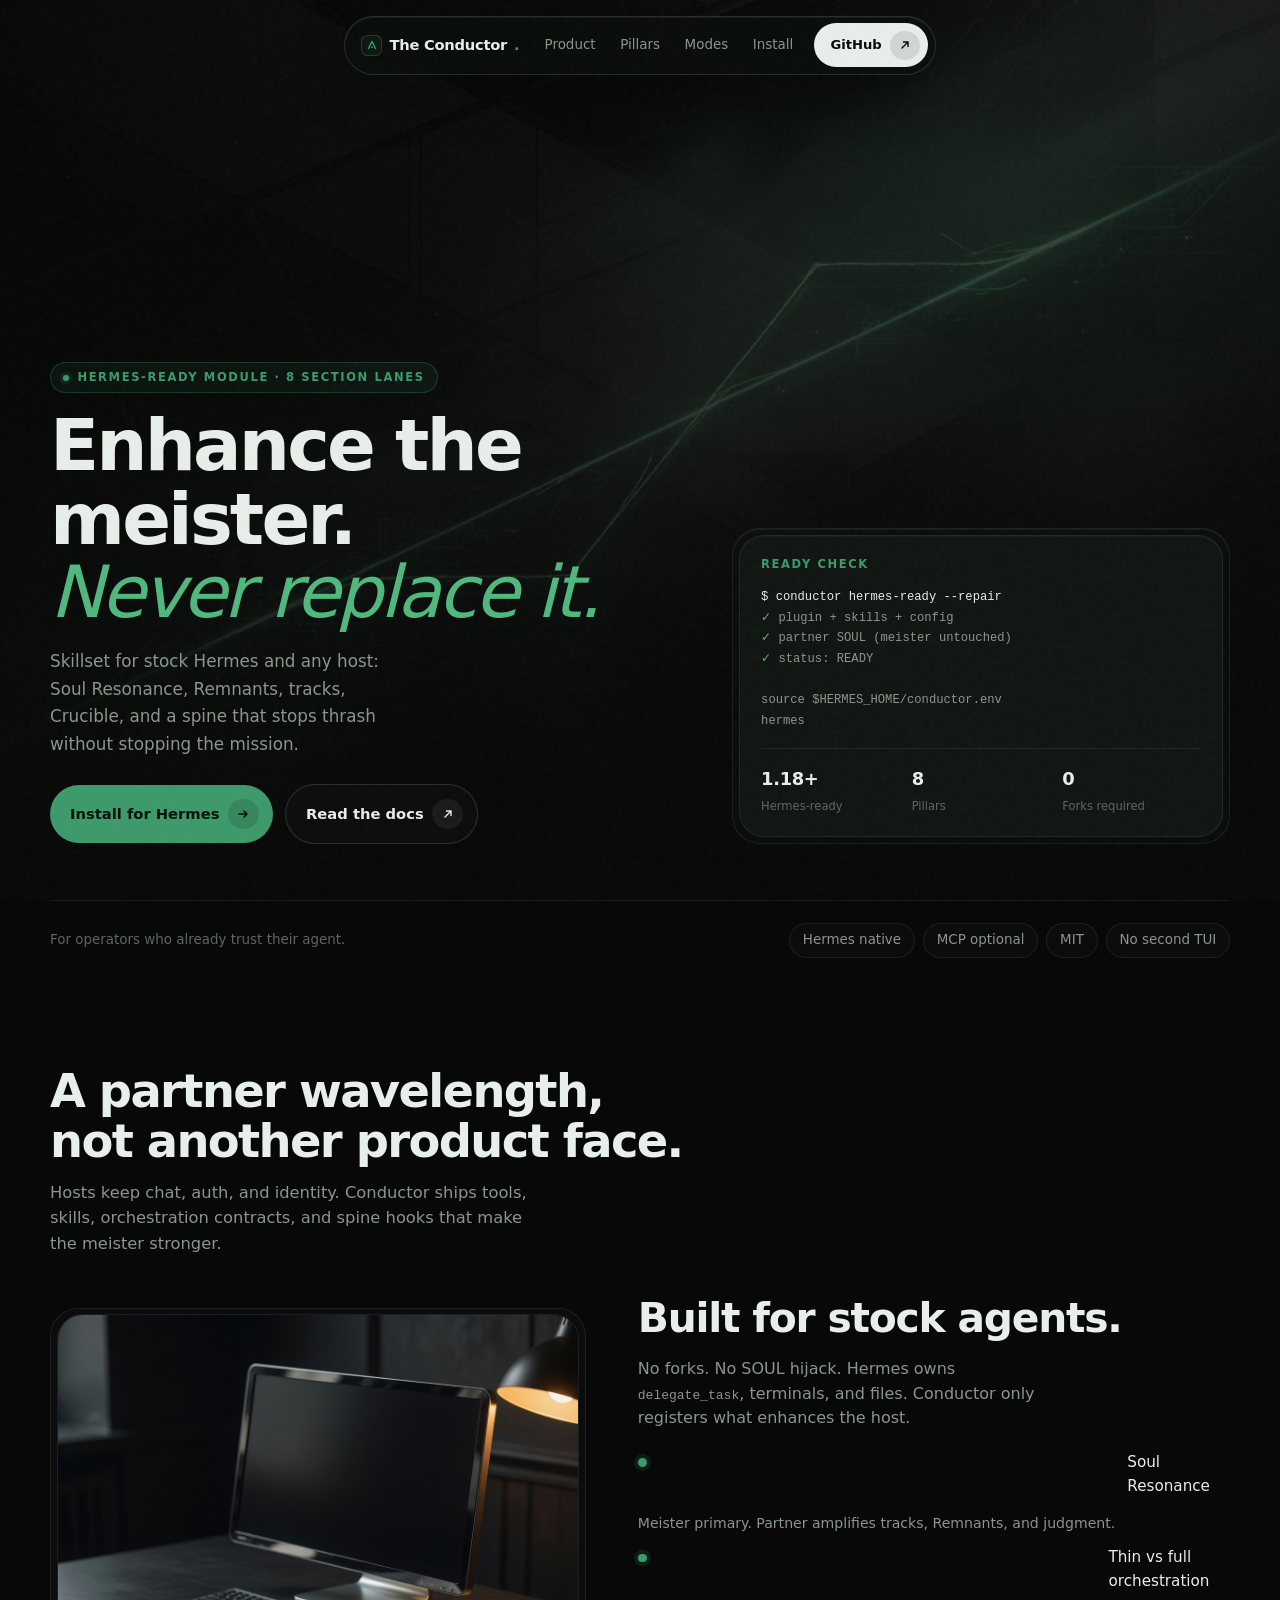
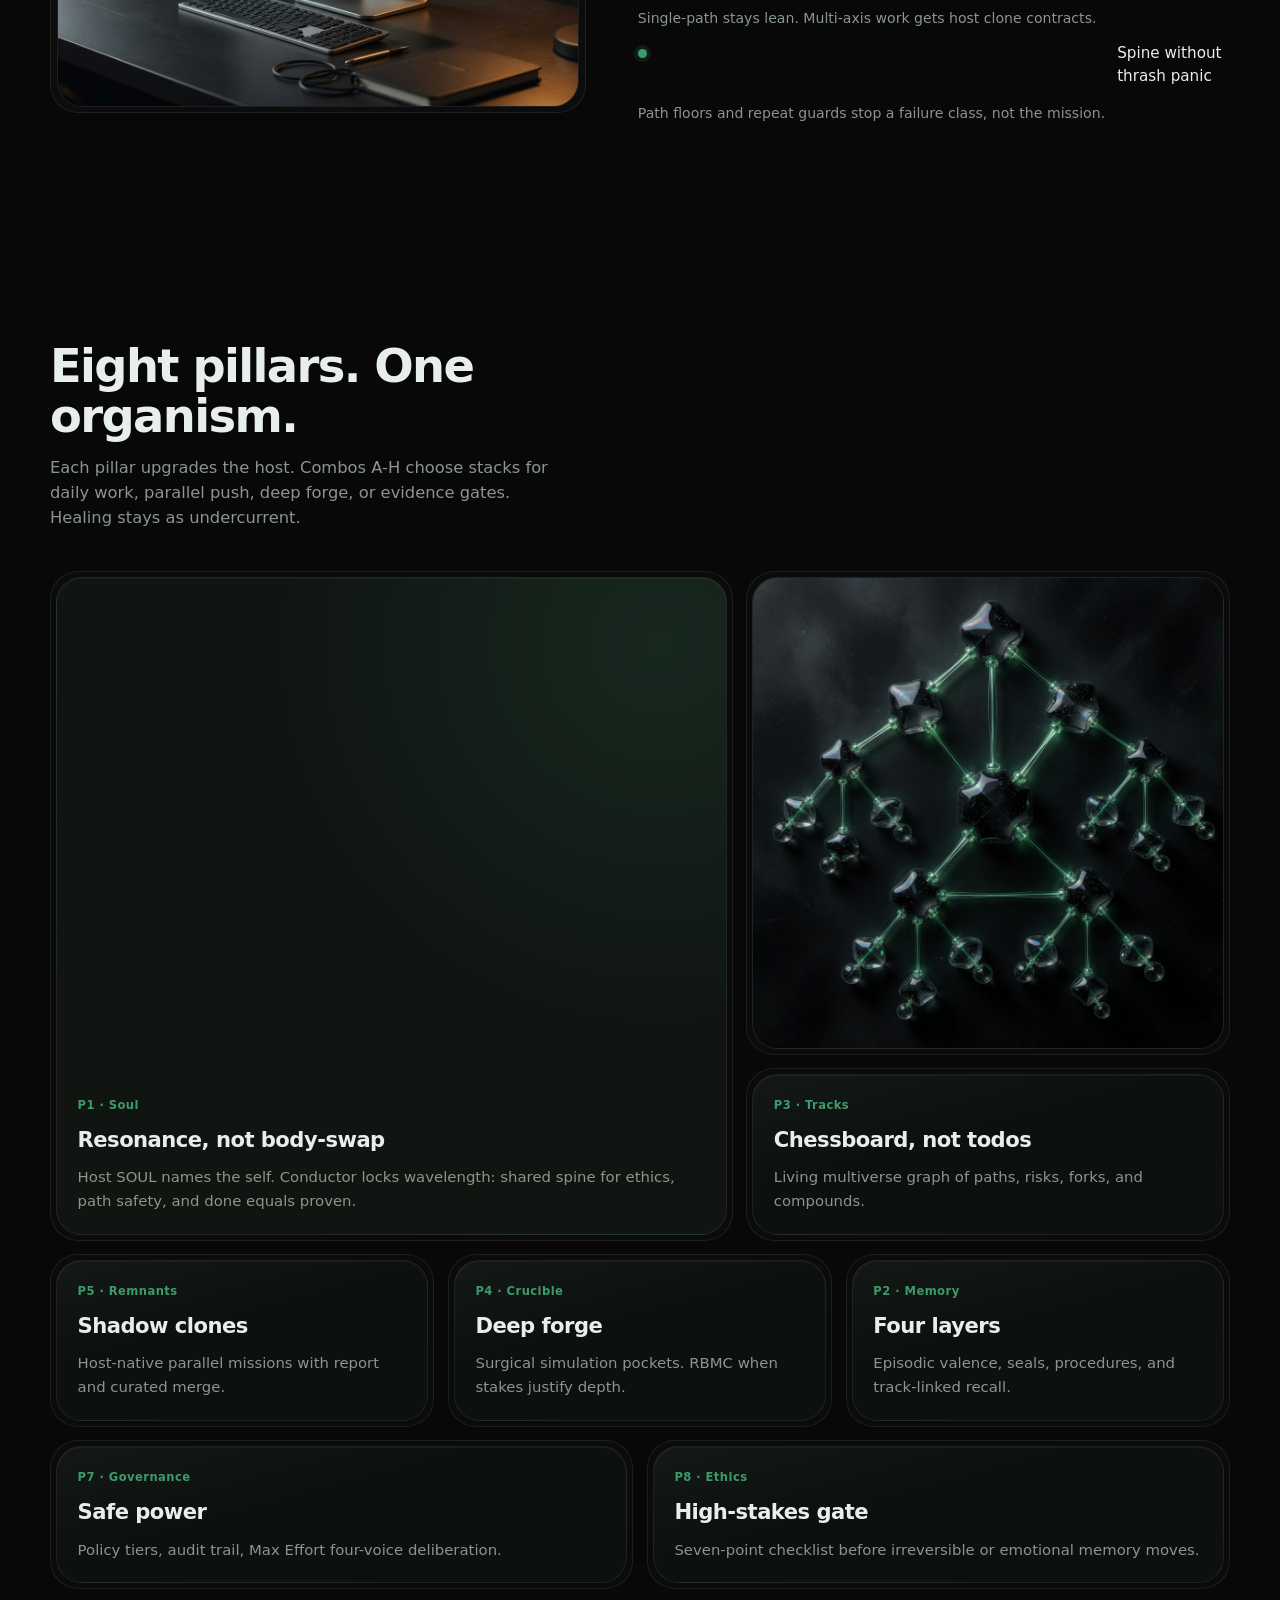
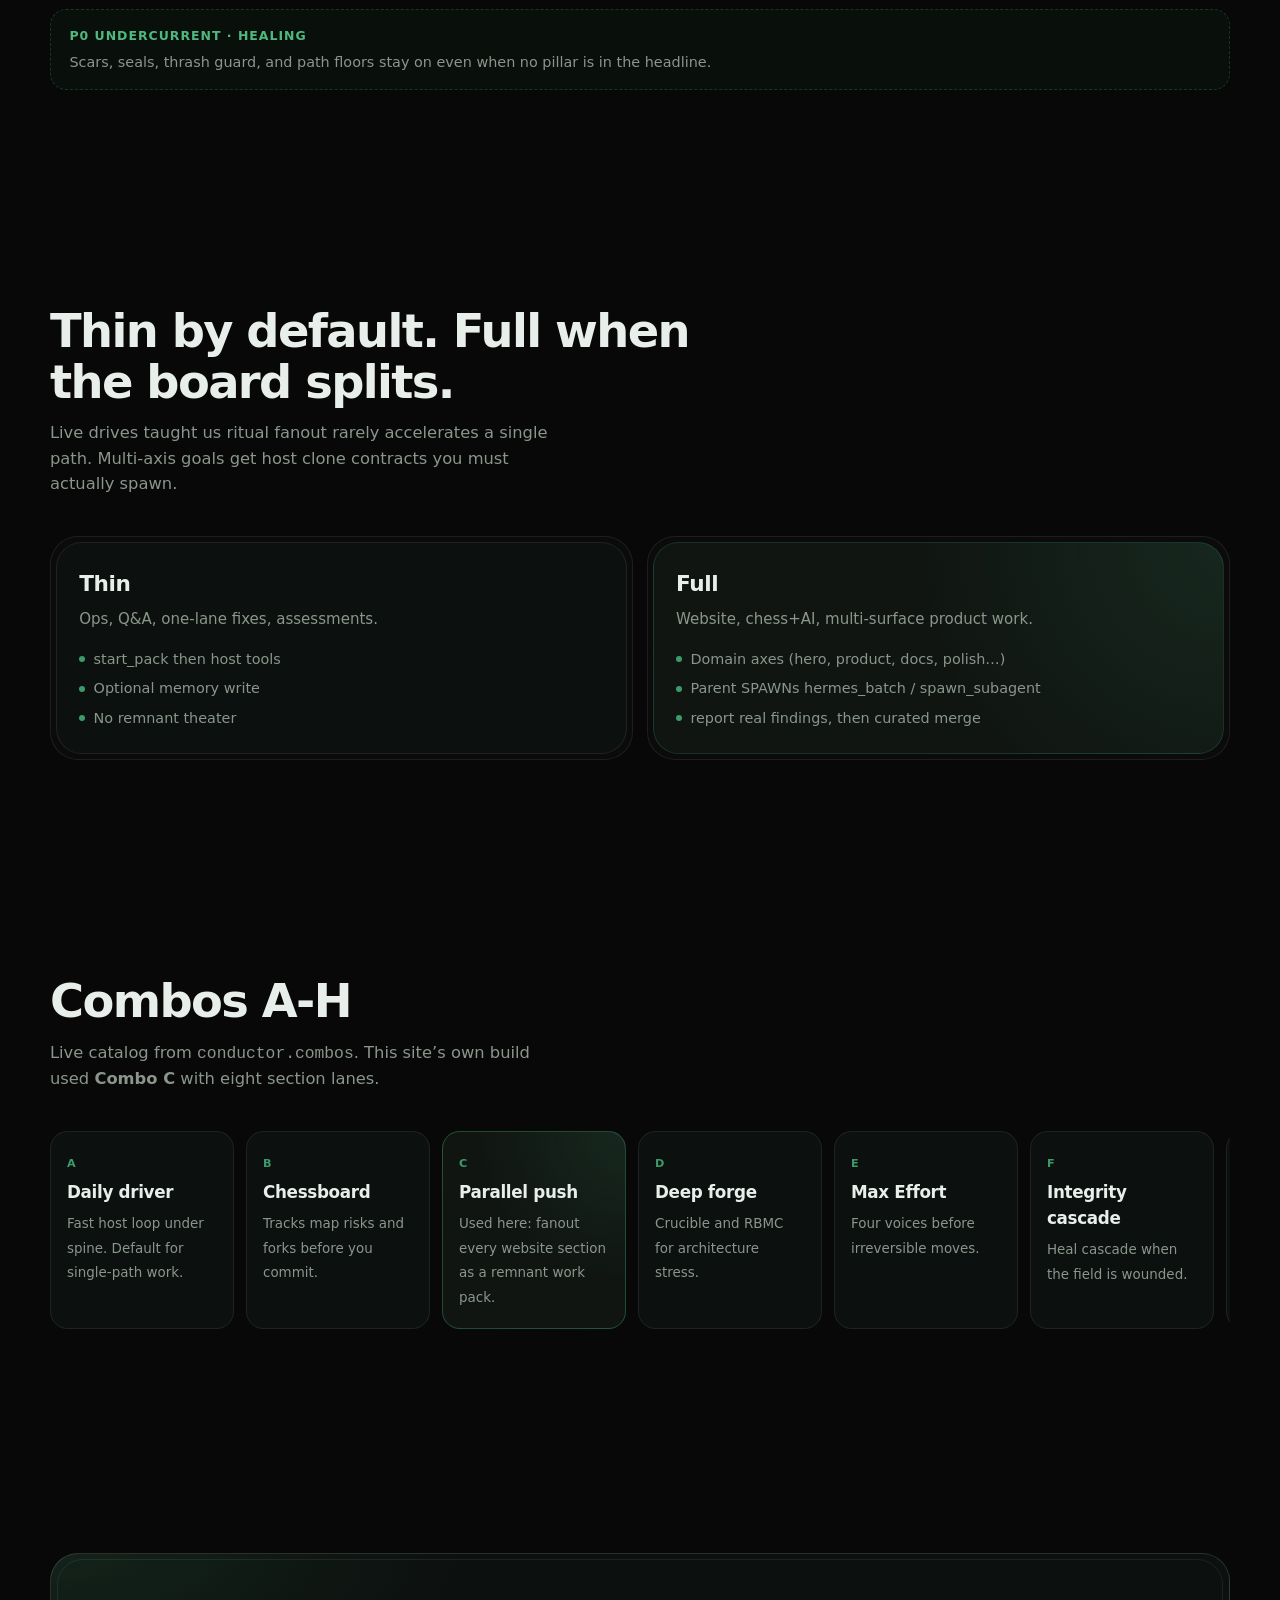
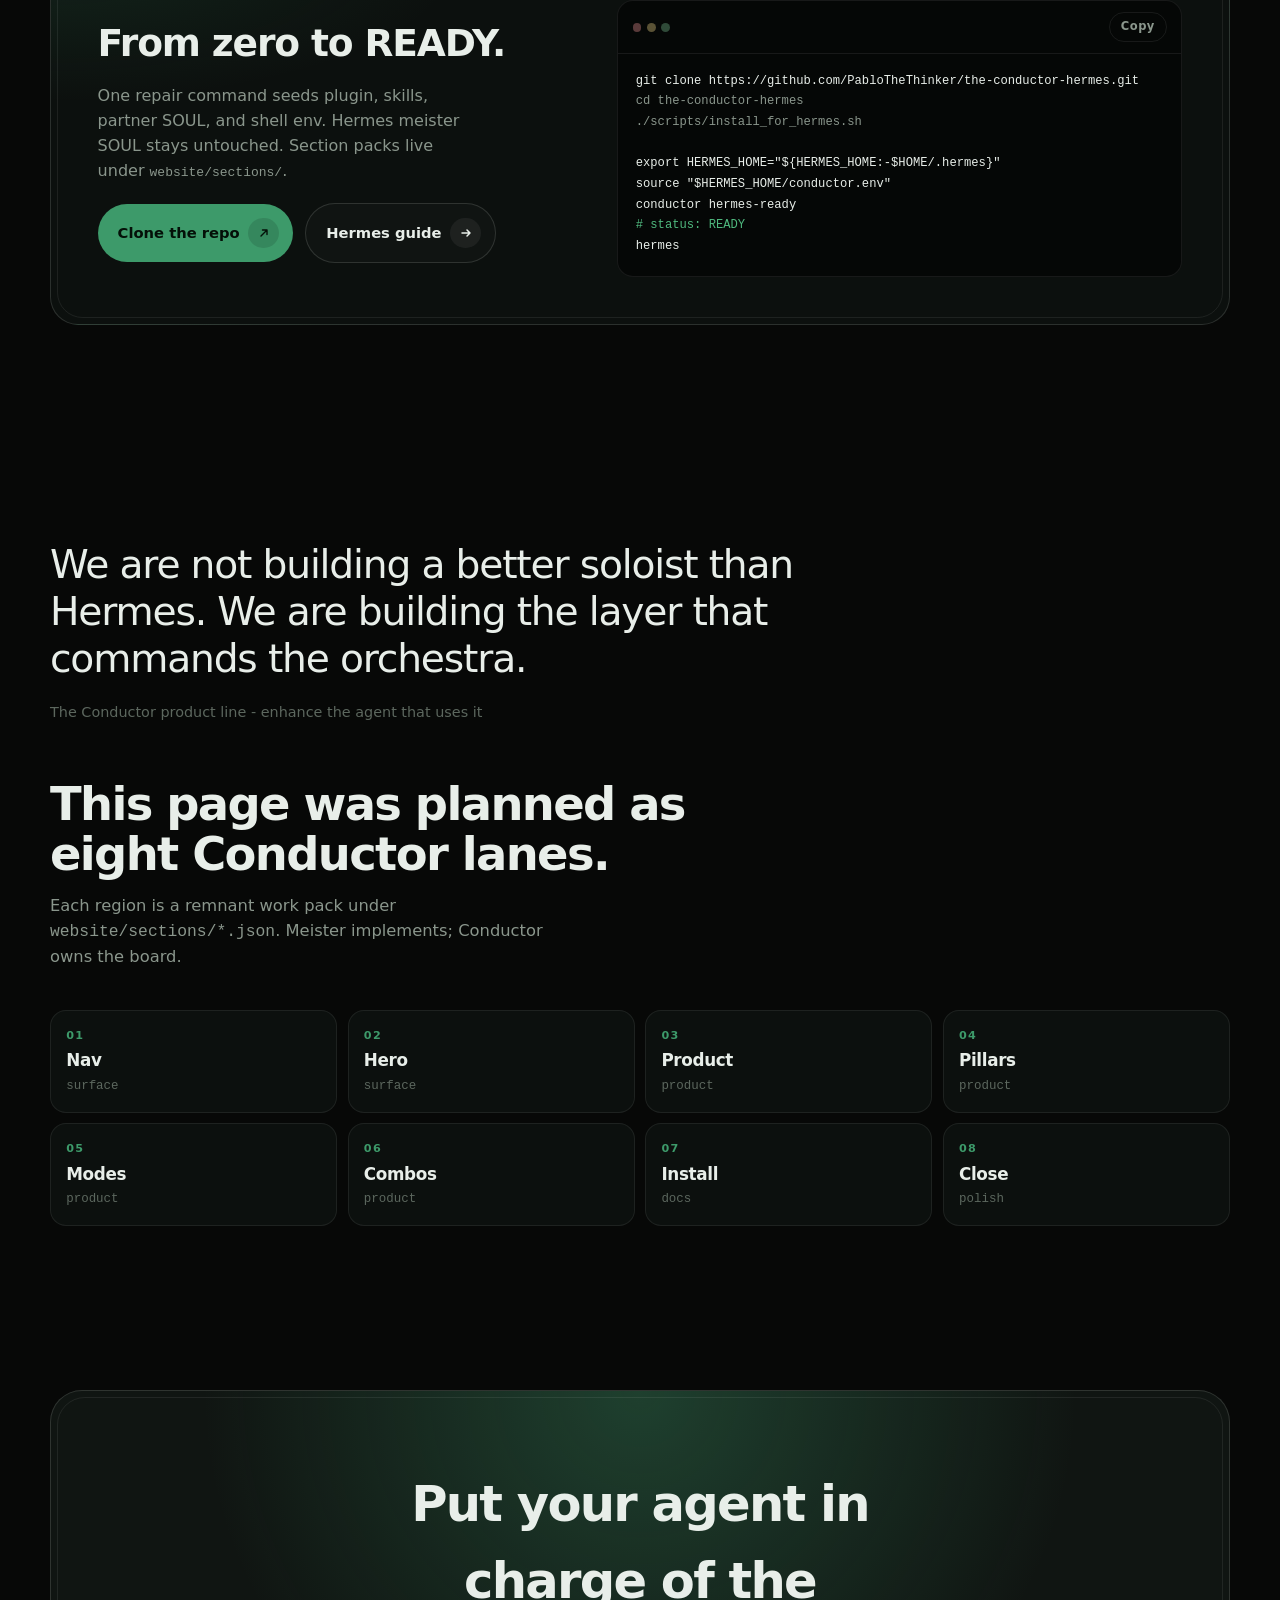
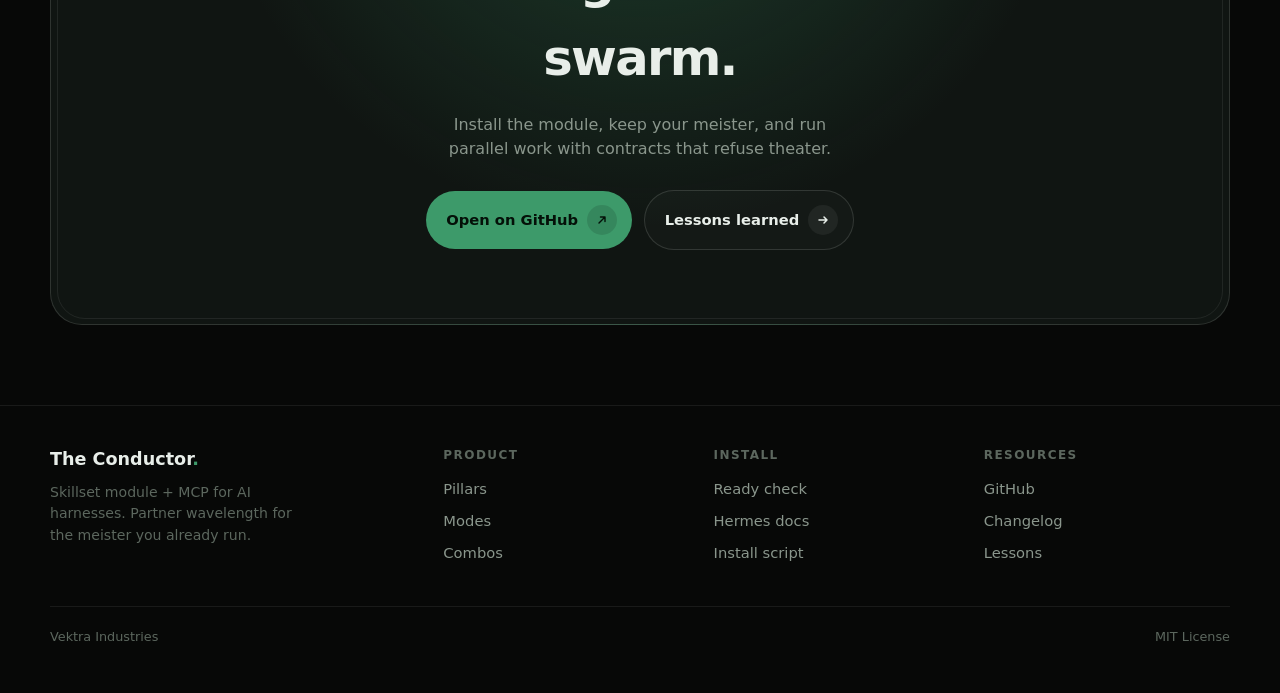
==== website/index.html @ 2a393e83 "Initial public release: The Conductor (Hermes enhancement module) Clean history rebuild — product tr" ====
<!DOCTYPE html>
<html lang="en">
<head>
  <meta charset="utf-8" />
  <meta name="viewport" content="width=device-width, initial-scale=1" />
  <title>The Conductor - Enhance the agent that uses it</title>
  <meta name="description" content="The Conductor is a Hermes-ready skillset module: Soul Resonance, Remnants, tracks, Crucible, and a safety spine. Partner wavelength for the meister you already trust." />
  <meta name="theme-color" content="#070807" />
  <meta property="og:title" content="The Conductor" />
  <meta property="og:description" content="Skillset module that enhances Hermes and any host agent. No fork. No SOUL hijack." />
  <meta property="og:type" content="website" />
  <meta property="og:image" content="assets/hero.jpg" />
  <meta name="twitter:card" content="summary_large_image" />
  <link rel="icon" href="data:image/svg+xml,%3Csvg xmlns='http://www.w3.org/2000/svg' viewBox='0 0 32 32'%3E%3Crect width='32' height='32' rx='8' fill='%23070807'/%3E%3Cpath d='M8 22 L16 8 L24 22' fill='none' stroke='%233d9a6a' stroke-width='2.2' stroke-linecap='round' stroke-linejoin='round'/%3E%3Ccircle cx='16' cy='20' r='1.6' fill='%233d9a6a'/%3E%3C/svg%3E" />
  <link rel="preconnect" href="https://api.fontshare.com" crossorigin />
  <link href="https://api.fontshare.com/v2/css?f[]=satoshi@400,500,700&f[]=clash-display@500,600,700&display=swap" rel="stylesheet" />
  <style>
    :root {
      --bg: #070807;
      --bg-elev: #0c100e;
      --bg-card: #101512;
      --ink: #e8eee9;
      --muted: #8a968c;
      --faint: #5c675e;
      --line: rgba(232, 238, 233, 0.08);
      --line-strong: rgba(232, 238, 233, 0.14);
      --accent: #3d9a6a;
      --accent-hi: #4fb87e;
      --accent-soft: rgba(61, 154, 106, 0.14);
      --accent-glow: rgba(61, 154, 106, 0.32);
      --radius: 1.25rem;
      --radius-lg: 1.75rem;
      --ease: cubic-bezier(0.32, 0.72, 0, 1);
      --font-display: "Clash Display", "Satoshi", system-ui, sans-serif;
      --font-body: "Satoshi", system-ui, sans-serif;
      --max: 1180px;
      --nav-h: 4.5rem;
    }

    *, *::before, *::after { box-sizing: border-box; }
    html { scroll-behavior: smooth; }
    @media (prefers-reduced-motion: reduce) {
      html { scroll-behavior: auto; }
      *, *::before, *::after {
        animation-duration: 0.01ms !important;
        animation-iteration-count: 1 !important;
        transition-duration: 0.01ms !important;
      }
    }

    ::selection { background: rgba(61, 154, 106, 0.35); color: #fff; }

    body {
      margin: 0;
      font-family: var(--font-body);
      color: var(--ink);
      background: var(--bg);
      line-height: 1.55;
      -webkit-font-smoothing: antialiased;
      overflow-x: hidden;
    }

    body::before {
      content: "";
      position: fixed;
      inset: 0;
      pointer-events: none;
      z-index: 80;
      opacity: 0.032;
      background-image: url("data:image/svg+xml,%3Csvg viewBox='0 0 200 200' xmlns='http://www.w3.org/2000/svg'%3E%3Cfilter id='n'%3E%3CfeTurbulence type='fractalNoise' baseFrequency='0.85' numOctaves='4' stitchTiles='stitch'/%3E%3C/filter%3E%3Crect width='100%25' height='100%25' filter='url(%23n)'/%3E%3C/svg%3E");
    }

    /* Read progress */
    .progress {
      position: fixed;
      top: 0;
      left: 0;
      height: 2px;
      width: 0%;
      z-index: 90;
      background: linear-gradient(90deg, var(--accent), var(--accent-hi));
      box-shadow: 0 0 12px var(--accent-glow);
      pointer-events: none;
    }

    a { color: inherit; text-decoration: none; }
    img { max-width: 100%; display: block; height: auto; }
    button { font: inherit; border: 0; cursor: pointer; background: none; color: inherit; }
    :focus-visible {
      outline: 2px solid var(--accent);
      outline-offset: 3px;
    }

    .skip {
      position: absolute;
      left: 1rem;
      top: -4rem;
      z-index: 100;
      padding: 0.65rem 1rem;
      border-radius: 999px;
      background: var(--accent);
      color: #041008;
      font-weight: 600;
      font-size: 0.88rem;
      transition: top 0.25s var(--ease);
    }
    .skip:focus { top: 1rem; }

    .wrap {
      width: min(100% - 2rem, var(--max));
      margin-inline: auto;
    }

    /* Nav */
    .nav-shell {
      position: fixed;
      top: 1rem;
      left: 0;
      right: 0;
      z-index: 60;
      display: flex;
      justify-content: center;
      padding: 0 1rem;
      pointer-events: none;
    }
    .nav {
      pointer-events: auto;
      display: flex;
      align-items: center;
      gap: 0.35rem;
      padding: 0.4rem 0.45rem 0.4rem 1rem;
      border-radius: 999px;
      border: 1px solid var(--line-strong);
      background: rgba(10, 14, 11, 0.72);
      backdrop-filter: blur(20px) saturate(140%);
      -webkit-backdrop-filter: blur(20px) saturate(140%);
      box-shadow:
        inset 0 1px 0 rgba(255,255,255,0.06),
        0 18px 50px rgba(0,0,0,0.35);
      max-width: 100%;
    }
    .nav-brand {
      font-family: var(--font-display);
      font-weight: 600;
      font-size: 0.92rem;
      letter-spacing: -0.02em;
      white-space: nowrap;
      margin-right: 0.5rem;
      display: inline-flex;
      align-items: center;
      gap: 0.45rem;
    }
    .nav-mark {
      width: 1.35rem;
      height: 1.35rem;
      border-radius: 0.4rem;
      border: 1px solid var(--line-strong);
      display: grid;
      place-items: center;
      background: rgba(61,154,106,0.08);
    }
    .nav-brand em { color: var(--accent); font-style: normal; }
    .nav-links { display: none; align-items: center; gap: 0.1rem; }
    @media (min-width: 900px) { .nav-links { display: flex; } }
    .nav-links a {
      font-size: 0.84rem;
      color: var(--muted);
      padding: 0.55rem 0.72rem;
      border-radius: 999px;
      transition: color 0.35s var(--ease), background 0.35s var(--ease);
    }
    .nav-links a:hover { color: var(--ink); background: rgba(255,255,255,0.04); }
    .nav-cta {
      display: inline-flex;
      align-items: center;
      gap: 0.55rem;
      margin-left: 0.25rem;
      padding: 0.45rem 0.5rem 0.45rem 1rem;
      border-radius: 999px;
      background: var(--ink);
      color: var(--bg);
      font-size: 0.82rem;
      font-weight: 600;
      transition: transform 0.35s var(--ease), background 0.35s var(--ease);
    }
    .nav-cta:hover { background: #fff; }
    .nav-cta:active { transform: scale(0.98); }
    .nav-cta i {
      width: 1.85rem;
      height: 1.85rem;
      border-radius: 999px;
      display: grid;
      place-items: center;
      background: rgba(7,8,7,0.1);
      transition: transform 0.4s var(--ease);
    }
    .nav-cta:hover i { transform: translate(1px, -1px) scale(1.05); }
    .nav-toggle {
      display: grid;
      place-items: center;
      width: 2.5rem;
      height: 2.5rem;
      border-radius: 999px;
      margin-left: 0.15rem;
      border: 1px solid var(--line);
    }
    @media (min-width: 900px) { .nav-toggle { display: none; } }
    .nav-toggle span,
    .nav-toggle span::before,
    .nav-toggle span::after {
      display: block;
      width: 1rem;
      height: 1.5px;
      background: var(--ink);
      border-radius: 2px;
      position: relative;
      transition: transform 0.4s var(--ease), opacity 0.3s var(--ease);
    }
    .nav-toggle span::before,
    .nav-toggle span::after {
      content: "";
      position: absolute;
      left: 0;
    }
    .nav-toggle span::before { top: -5px; }
    .nav-toggle span::after { top: 5px; }
    .nav-toggle.is-open span { background: transparent; }
    .nav-toggle.is-open span::before { top: 0; transform: rotate(45deg); }
    .nav-toggle.is-open span::after { top: 0; transform: rotate(-45deg); }

    .nav-drawer {
      position: fixed;
      inset: 0;
      z-index: 55;
      background: rgba(7,8,7,0.9);
      backdrop-filter: blur(28px);
      -webkit-backdrop-filter: blur(28px);
      display: grid;
      place-items: center;
      opacity: 0;
      pointer-events: none;
      transition: opacity 0.45s var(--ease);
    }
    .nav-drawer.is-open { opacity: 1; pointer-events: auto; }
    .nav-drawer nav { display: grid; gap: 0.55rem; text-align: center; }
    .nav-drawer a {
      font-family: var(--font-display);
      font-size: clamp(1.7rem, 6vw, 2.5rem);
      font-weight: 600;
      letter-spacing: -0.03em;
      opacity: 0;
      transform: translateY(1.25rem);
      transition: opacity 0.5s var(--ease), transform 0.5s var(--ease);
    }
    .nav-drawer.is-open a { opacity: 1; transform: none; }
    .nav-drawer a:nth-child(1) { transition-delay: 0.05s; }
    .nav-drawer a:nth-child(2) { transition-delay: 0.1s; }
    .nav-drawer a:nth-child(3) { transition-delay: 0.15s; }
    .nav-drawer a:nth-child(4) { transition-delay: 0.2s; }
    .nav-drawer a:nth-child(5) { transition-delay: 0.25s; }
    .nav-drawer a:nth-child(6) { transition-delay: 0.3s; }

    /* Hero */
    .hero {
      position: relative;
      min-height: 100dvh;
      padding: 6.5rem 0 3.5rem;
      display: grid;
      align-items: end;
      overflow: hidden;
    }
    .hero-bg { position: absolute; inset: 0; z-index: 0; }
    .hero-bg img {
      width: 100%;
      height: 100%;
      object-fit: cover;
      opacity: 0.5;
      transform: scale(1.02);
    }
    .hero-bg::after {
      content: "";
      position: absolute;
      inset: 0;
      background:
        linear-gradient(180deg, rgba(7,8,7,0.4) 0%, rgba(7,8,7,0.58) 42%, var(--bg) 100%),
        radial-gradient(ellipse 55% 45% at 78% 22%, var(--accent-soft), transparent 62%);
    }
    .hero-grid {
      position: relative;
      z-index: 1;
      display: grid;
      gap: 2.25rem;
    }
    @media (min-width: 960px) {
      .hero-grid {
        grid-template-columns: 1.12fr 0.88fr;
        align-items: end;
        gap: 3rem;
      }
    }
    .hero-kicker {
      display: inline-flex;
      align-items: center;
      gap: 0.5rem;
      font-size: 0.72rem;
      font-weight: 600;
      letter-spacing: 0.14em;
      text-transform: uppercase;
      color: var(--accent);
      margin-bottom: 1rem;
      padding: 0.35rem 0.75rem;
      border-radius: 999px;
      border: 1px solid rgba(61,154,106,0.28);
      background: rgba(61,154,106,0.08);
    }
    .hero-kicker i {
      width: 0.4rem;
      height: 0.4rem;
      border-radius: 999px;
      background: var(--accent);
      box-shadow: 0 0 0 3px var(--accent-soft);
    }
    .hero h1 {
      font-family: var(--font-display);
      font-weight: 600;
      font-size: clamp(2.55rem, 6.6vw, 4.5rem);
      line-height: 1.02;
      letter-spacing: -0.04em;
      margin: 0 0 1.15rem;
      max-width: 12ch;
    }
    .hero h1 em {
      font-style: italic;
      color: var(--accent-hi);
      font-weight: 500;
      padding-bottom: 0.08em;
    }
    .hero-lead {
      margin: 0 0 1.6rem;
      color: var(--muted);
      font-size: 1.05rem;
      max-width: 34ch;
      line-height: 1.65;
    }
    .hero-actions {
      display: flex;
      flex-wrap: wrap;
      gap: 0.75rem;
      align-items: center;
    }
    .btn {
      display: inline-flex;
      align-items: center;
      gap: 0.55rem;
      border-radius: 999px;
      padding: 0.85rem 0.9rem 0.85rem 1.25rem;
      font-weight: 600;
      font-size: 0.92rem;
      transition: transform 0.35s var(--ease), background 0.35s var(--ease), border-color 0.35s var(--ease);
      white-space: nowrap;
    }
    .btn:active { transform: scale(0.98); }
    .btn-primary { background: var(--accent); color: #041008; }
    .btn-primary:hover { background: var(--accent-hi); }
    .btn-primary i,
    .btn-ghost i {
      width: 1.9rem;
      height: 1.9rem;
      border-radius: 999px;
      display: grid;
      place-items: center;
      background: rgba(0,0,0,0.12);
      transition: transform 0.4s var(--ease);
    }
    .btn-primary:hover i,
    .btn-ghost:hover i { transform: translate(1px, -1px); }
    .btn-ghost {
      border: 1px solid var(--line-strong);
      color: var(--ink);
      background: rgba(255,255,255,0.02);
    }
    .btn-ghost:hover { border-color: rgba(255,255,255,0.22); background: rgba(255,255,255,0.04); }
    .btn-ghost i { background: rgba(255,255,255,0.06); }

    .hero-panel {
      border-radius: var(--radius-lg);
      border: 1px solid var(--line);
      background: rgba(13,16,14,0.58);
      padding: 0.35rem;
      box-shadow: inset 0 1px 0 rgba(255,255,255,0.05);
    }
    .hero-panel-inner {
      border-radius: calc(var(--radius-lg) - 0.2rem);
      border: 1px solid var(--line);
      background: var(--bg-card);
      padding: 1.3rem 1.35rem 1.15rem;
      box-shadow: inset 0 1px 1px rgba(255,255,255,0.04);
    }
    .hero-panel-kicker {
      font-size: 0.72rem;
      letter-spacing: 0.14em;
      text-transform: uppercase;
      color: var(--accent);
      margin-bottom: 0.8rem;
      font-weight: 600;
    }
    .hero-panel code {
      display: block;
      font-family: ui-monospace, "SF Mono", Menlo, monospace;
      font-size: 0.76rem;
      line-height: 1.7;
      color: var(--muted);
      white-space: pre-wrap;
    }
    .hero-panel code b { color: var(--ink); font-weight: 500; }
    .hero-panel code .ok { color: var(--accent-hi); }
    .hero-meta {
      display: grid;
      grid-template-columns: repeat(3, 1fr);
      gap: 0.75rem;
      margin-top: 1.05rem;
      padding-top: 1rem;
      border-top: 1px solid var(--line);
    }
    .hero-meta strong {
      display: block;
      font-family: var(--font-display);
      font-size: 1.12rem;
      letter-spacing: -0.02em;
    }
    .hero-meta span {
      font-size: 0.72rem;
      color: var(--faint);
    }

    section { padding: 5.25rem 0; }
    @media (min-width: 768px) { section { padding: 6.75rem 0; } }

    .section-head {
      max-width: 40rem;
      margin-bottom: 2.5rem;
    }
    .section-head h2 {
      font-family: var(--font-display);
      font-size: clamp(1.85rem, 3.8vw, 2.9rem);
      letter-spacing: -0.035em;
      line-height: 1.08;
      margin: 0 0 0.85rem;
      font-weight: 600;
    }
    .section-head p {
      margin: 0;
      color: var(--muted);
      font-size: 1.02rem;
      max-width: 48ch;
    }

    /* Proof */
    .proof {
      padding: 1.35rem 0 0;
      border-top: 1px solid var(--line);
    }
    .proof-row {
      display: flex;
      flex-wrap: wrap;
      gap: 0.75rem 1.5rem;
      align-items: center;
      justify-content: space-between;
      color: var(--faint);
      font-size: 0.84rem;
    }
    .proof-marks { display: flex; flex-wrap: wrap; gap: 0.5rem; }
    .proof-marks span {
      border: 1px solid var(--line);
      border-radius: 999px;
      padding: 0.4rem 0.8rem;
      color: var(--muted);
      background: rgba(255,255,255,0.02);
    }

    /* Bento */
    .bento {
      display: grid;
      gap: 0.85rem;
      grid-template-columns: 1fr;
    }
    @media (min-width: 768px) {
      .bento {
        grid-template-columns: repeat(12, 1fr);
        grid-auto-rows: minmax(148px, auto);
      }
      .b1 { grid-column: span 7; grid-row: span 2; }
      .b2 { grid-column: span 5; }
      .b3 { grid-column: span 5; }
      .b4 { grid-column: span 4; }
      .b5 { grid-column: span 4; }
      .b6 { grid-column: span 4; }
      .b7 { grid-column: span 6; }
      .b8 { grid-column: span 6; }
    }
    .tile {
      border-radius: var(--radius-lg);
      border: 1px solid var(--line);
      background: rgba(255,255,255,0.015);
      padding: 0.3rem;
      min-height: 100%;
      transition: border-color 0.4s var(--ease), transform 0.5s var(--ease);
    }
    .tile:hover { border-color: rgba(61,154,106,0.3); transform: translateY(-2px); }
    @media (prefers-reduced-motion: reduce) {
      .tile:hover { transform: none; }
    }
    .tile-inner {
      height: 100%;
      border-radius: calc(var(--radius-lg) - 0.15rem);
      border: 1px solid var(--line);
      background: linear-gradient(165deg, rgba(255,255,255,0.03), transparent 40%), var(--bg-elev);
      padding: 1.35rem 1.3rem 1.25rem;
      box-shadow: inset 0 1px 0 rgba(255,255,255,0.04);
      display: flex;
      flex-direction: column;
      gap: 0.6rem;
    }
    .tile.visual .tile-inner { padding: 0; overflow: hidden; position: relative; }
    .tile.visual img {
      width: 100%;
      height: 100%;
      min-height: 230px;
      object-fit: cover;
      opacity: 0.92;
      transition: transform 0.8s var(--ease);
    }
    .tile.visual:hover img { transform: scale(1.03); }
    .tile-tag {
      font-size: 0.72rem;
      color: var(--accent);
      font-weight: 600;
      letter-spacing: 0.04em;
      display: inline-flex;
      align-items: center;
      gap: 0.4rem;
    }
    .tile h3 {
      margin: 0;
      font-family: var(--font-display);
      font-size: 1.32rem;
      letter-spacing: -0.025em;
      font-weight: 600;
    }
    .tile p {
      margin: 0;
      color: var(--muted);
      font-size: 0.93rem;
      line-height: 1.6;
    }
    .tile.feature-dark .tile-inner {
      background:
        radial-gradient(circle at 90% 10%, var(--accent-soft), transparent 45%),
        var(--bg-card);
      justify-content: flex-end;
      min-height: 280px;
    }
    @media (min-width: 768px) {
      .tile.feature-dark .tile-inner { min-height: 100%; }
    }

    /* Split */
    .split { display: grid; gap: 2rem; }
    @media (min-width: 900px) {
      .split {
        grid-template-columns: 0.95fr 1.05fr;
        gap: 3.25rem;
        align-items: center;
      }
    }
    .split-media {
      border-radius: var(--radius-lg);
      border: 1px solid var(--line);
      padding: 0.35rem;
      background: rgba(255,255,255,0.02);
    }
    .split-media figure {
      margin: 0;
      border-radius: calc(var(--radius-lg) - 0.15rem);
      overflow: hidden;
      border: 1px solid var(--line);
      position: relative;
    }
    .split-media img {
      width: 100%;
      aspect-ratio: 4/3;
      object-fit: cover;
    }
    .split-copy h2 {
      font-family: var(--font-display);
      font-size: clamp(1.75rem, 3.4vw, 2.55rem);
      letter-spacing: -0.03em;
      line-height: 1.1;
      margin: 0 0 1rem;
      font-weight: 600;
    }
    .split-copy p {
      color: var(--muted);
      margin: 0 0 1.25rem;
      max-width: 42ch;
    }
    .checklist {
      list-style: none;
      margin: 0;
      padding: 0;
      display: grid;
      gap: 0.75rem;
    }
    .checklist li {
      display: grid;
      grid-template-columns: auto 1fr;
      gap: 0.75rem;
      align-items: start;
      color: var(--ink);
      font-size: 0.95rem;
    }
    .checklist li::before {
      content: "";
      width: 0.55rem;
      height: 0.55rem;
      margin-top: 0.45rem;
      border-radius: 999px;
      background: var(--accent);
      box-shadow: 0 0 0 4px var(--accent-soft);
    }
    .checklist span {
      display: block;
      color: var(--muted);
      font-size: 0.88rem;
      margin-top: 0.15rem;
    }

    /* Modes: thin vs full */
    .modes {
      display: grid;
      gap: 0.85rem;
    }
    @media (min-width: 800px) {
      .modes { grid-template-columns: 1fr 1fr; }
    }
    .mode-card {
      border-radius: var(--radius-lg);
      border: 1px solid var(--line);
      padding: 0.3rem;
      background: rgba(255,255,255,0.015);
    }
    .mode-card-inner {
      border-radius: calc(var(--radius-lg) - 0.15rem);
      border: 1px solid var(--line);
      padding: 1.5rem 1.4rem;
      background: var(--bg-elev);
      height: 100%;
    }
    .mode-card.featured .mode-card-inner {
      background:
        radial-gradient(circle at 100% 0%, var(--accent-soft), transparent 50%),
        var(--bg-card);
      border-color: rgba(61,154,106,0.22);
    }
    .mode-card h3 {
      font-family: var(--font-display);
      margin: 0 0 0.5rem;
      font-size: 1.35rem;
      letter-spacing: -0.02em;
    }
    .mode-card p { margin: 0 0 1rem; color: var(--muted); font-size: 0.94rem; }
    .mode-card ul {
      margin: 0;
      padding: 0;
      list-style: none;
      display: grid;
      gap: 0.45rem;
      color: var(--ink);
      font-size: 0.9rem;
    }
    .mode-card ul li {
      padding-left: 0.9rem;
      position: relative;
      color: var(--muted);
    }
    .mode-card ul li::before {
      content: "";
      position: absolute;
      left: 0;
      top: 0.55rem;
      width: 0.35rem;
      height: 0.35rem;
      border-radius: 999px;
      background: var(--accent);
    }

    /* Combos strip */
    .combo-rail {
      display: grid;
      grid-auto-flow: column;
      grid-auto-columns: minmax(11.5rem, 14rem);
      gap: 0.75rem;
      overflow-x: auto;
      padding-bottom: 0.5rem;
      scroll-snap-type: x mandatory;
      -webkit-overflow-scrolling: touch;
    }
    .combo-rail::-webkit-scrollbar { height: 4px; }
    .combo-rail::-webkit-scrollbar-thumb {
      background: rgba(255,255,255,0.12);
      border-radius: 999px;
    }
    .combo-chip {
      scroll-snap-align: start;
      border-radius: 1.1rem;
      border: 1px solid var(--line);
      background: var(--bg-elev);
      padding: 1.1rem 1rem;
      min-height: 8.5rem;
    }
    .combo-chip strong {
      display: block;
      font-family: var(--font-display);
      font-size: 1.05rem;
      margin-bottom: 0.35rem;
      letter-spacing: -0.02em;
    }
    .combo-chip span {
      color: var(--muted);
      font-size: 0.84rem;
      line-height: 1.45;
    }
    .combo-chip b {
      display: inline-block;
      margin-bottom: 0.45rem;
      font-size: 0.7rem;
      letter-spacing: 0.12em;
      color: var(--accent);
      font-weight: 600;
    }

    /* Install */
    .install {
      border-radius: var(--radius-lg);
      border: 1px solid var(--line-strong);
      background:
        radial-gradient(ellipse 70% 80% at 0% 0%, var(--accent-soft), transparent 50%),
        var(--bg-elev);
      padding: 0.35rem;
    }
    .install-inner {
      border-radius: calc(var(--radius-lg) - 0.15rem);
      border: 1px solid var(--line);
      padding: clamp(1.5rem, 4vw, 2.5rem);
      display: grid;
      gap: 1.75rem;
    }
    @media (min-width: 900px) {
      .install-inner { grid-template-columns: 1fr 1.15fr; align-items: center; }
    }
    .install h2 {
      font-family: var(--font-display);
      font-size: clamp(1.65rem, 3vw, 2.35rem);
      letter-spacing: -0.03em;
      margin: 0 0 0.75rem;
      font-weight: 600;
    }
    .install p { margin: 0 0 1.25rem; color: var(--muted); max-width: 36ch; }
    .terminal {
      border-radius: 1rem;
      border: 1px solid var(--line);
      background: #050706;
      overflow: hidden;
    }
    .terminal-bar {
      display: flex;
      align-items: center;
      justify-content: space-between;
      gap: 0.75rem;
      padding: 0.7rem 0.9rem;
      border-bottom: 1px solid var(--line);
    }
    .terminal-dots { display: flex; gap: 0.35rem; }
    .terminal-dots i {
      width: 0.55rem;
      height: 0.55rem;
      border-radius: 999px;
      background: #2a322c;
    }
    .terminal-dots i:nth-child(1) { background: #5a3a3a; }
    .terminal-dots i:nth-child(2) { background: #5a5235; }
    .terminal-dots i:nth-child(3) { background: #2f4a38; }
    .copy-btn {
      font-size: 0.72rem;
      font-weight: 600;
      letter-spacing: 0.04em;
      color: var(--muted);
      border: 1px solid var(--line);
      border-radius: 999px;
      padding: 0.3rem 0.7rem;
      transition: color 0.3s var(--ease), border-color 0.3s var(--ease), background 0.3s var(--ease);
    }
    .copy-btn:hover { color: var(--ink); border-color: var(--line-strong); }
    .copy-btn.is-copied {
      color: var(--accent-hi);
      border-color: rgba(61,154,106,0.35);
      background: rgba(61,154,106,0.08);
    }
    .terminal pre {
      margin: 0;
      padding: 1.05rem 1.1rem 1.2rem;
      font-family: ui-monospace, Menlo, monospace;
      font-size: 0.76rem;
      line-height: 1.7;
      color: var(--muted);
      overflow-x: auto;
    }
    .terminal pre .ok { color: var(--accent-hi); }
    .terminal pre .cmd { color: var(--ink); }

    /* Manifesto */
    .manifesto { max-width: 48rem; }
    .manifesto blockquote {
      margin: 0;
      font-family: var(--font-display);
      font-size: clamp(1.55rem, 3.4vw, 2.45rem);
      line-height: 1.2;
      letter-spacing: -0.03em;
      font-weight: 500;
    }
    .manifesto cite {
      display: block;
      margin-top: 1.2rem;
      font-style: normal;
      color: var(--faint);
      font-size: 0.9rem;
    }

    /* CTA */
    .cta { text-align: center; padding: 3.5rem 0 5rem; }
    .cta-box {
      border-radius: calc(var(--radius-lg) + 0.25rem);
      border: 1px solid var(--line-strong);
      background:
        radial-gradient(circle at 50% 0%, var(--accent-glow), transparent 55%),
        var(--bg-card);
      padding: 0.35rem;
    }
    .cta-box-inner {
      border-radius: var(--radius-lg);
      border: 1px solid var(--line);
      padding: clamp(2.4rem, 6vw, 4.25rem) 1.5rem;
    }
    .cta h2 {
      font-family: var(--font-display);
      font-size: clamp(1.95rem, 4.3vw, 3.1rem);
      letter-spacing: -0.035em;
      margin: 0 auto 1rem;
      max-width: 14ch;
      font-weight: 600;
    }
    .cta p {
      margin: 0 auto 1.75rem;
      color: var(--muted);
      max-width: 38ch;
    }
    .cta .hero-actions { justify-content: center; }

    /* Footer */
    footer {
      border-top: 1px solid var(--line);
      padding: 2.5rem 0 3rem;
    }
    .footer-grid {
      display: grid;
      gap: 2rem;
    }
    @media (min-width: 800px) {
      .footer-grid {
        grid-template-columns: 1.5fr 1fr 1fr 1fr;
        gap: 1.5rem;
      }
    }
    .footer-brand {
      font-family: var(--font-display);
      font-weight: 600;
      font-size: 1.1rem;
      margin-bottom: 0.5rem;
    }
    .footer-brand em { color: var(--accent); font-style: normal; }
    footer p { color: var(--faint); font-size: 0.88rem; margin: 0; max-width: 30ch; }
    footer h4 {
      margin: 0 0 0.75rem;
      font-size: 0.75rem;
      letter-spacing: 0.12em;
      text-transform: uppercase;
      color: var(--faint);
      font-weight: 600;
    }
    footer ul { list-style: none; margin: 0; padding: 0; display: grid; gap: 0.45rem; }
    footer li a {
      color: var(--muted);
      font-size: 0.92rem;
      transition: color 0.3s var(--ease);
    }
    footer li a:hover { color: var(--ink); }
    .footer-base {
      margin-top: 2.5rem;
      padding-top: 1.25rem;
      border-top: 1px solid var(--line);
      display: flex;
      flex-wrap: wrap;
      gap: 0.75rem;
      justify-content: space-between;
      color: var(--faint);
      font-size: 0.8rem;
    }

    .reveal {
      opacity: 0;
      transform: translateY(1.35rem);
      transition: opacity 0.75s var(--ease), transform 0.75s var(--ease);
    }
    .reveal.is-in { opacity: 1; transform: none; }
    @media (prefers-reduced-motion: reduce) {
      .reveal { opacity: 1; transform: none; }
    }

    .heal-note {
      margin: 1.25rem 0 0;
      padding: 1rem 1.15rem;
      border-radius: 1rem;
      border: 1px dashed rgba(61,154,106,0.28);
      background: rgba(61,154,106,0.06);
      color: var(--muted);
      font-size: 0.9rem;
    }
    .heal-note strong {
      display: block;
      color: var(--accent-hi);
      font-size: 0.78rem;
      letter-spacing: 0.08em;
      text-transform: uppercase;
      margin-bottom: 0.35rem;
      font-weight: 600;
    }

    .combo-chip.is-live {
      border-color: rgba(61,154,106,0.4);
      background:
        radial-gradient(circle at 100% 0%, var(--accent-soft), transparent 55%),
        var(--bg-card);
    }

    .lane-grid {
      display: grid;
      grid-template-columns: repeat(2, 1fr);
      gap: 0.65rem;
    }
    @media (min-width: 700px) {
      .lane-grid { grid-template-columns: repeat(4, 1fr); }
    }
    .lane {
      border-radius: 1rem;
      border: 1px solid var(--line);
      background: var(--bg-elev);
      padding: 1rem 0.95rem;
      display: grid;
      gap: 0.2rem;
    }
    .lane b {
      font-size: 0.7rem;
      letter-spacing: 0.12em;
      color: var(--accent);
      font-weight: 600;
    }
    .lane strong {
      font-family: var(--font-display);
      font-size: 1.05rem;
      letter-spacing: -0.02em;
    }
    .lane span {
      font-size: 0.78rem;
      color: var(--faint);
      font-family: ui-monospace, Menlo, monospace;
    }

    /* Section debug outline when ?conductor=1 */
    html.conductor-debug [data-conductor-section] {
      outline: 1px dashed rgba(61, 154, 106, 0.45);
      outline-offset: -1px;
    }
    html.conductor-debug [data-conductor-section]::before {
      content: attr(data-conductor-section) " · " attr(data-conductor-role);
      display: block;
      position: sticky;
      top: 4.5rem;
      z-index: 40;
      width: max-content;
      margin: 0.5rem 0 0 0.5rem;
      padding: 0.25rem 0.55rem;
      border-radius: 999px;
      background: rgba(61,154,106,0.9);
      color: #041008;
      font-size: 0.65rem;
      font-weight: 700;
      letter-spacing: 0.06em;
      text-transform: uppercase;
    }
  </style>
</head>
<body>
  <div class="progress" id="progress" aria-hidden="true"></div>
  <a class="skip" href="#main">Skip to content</a>

  <div class="nav-shell" data-conductor-section="01-nav" data-conductor-role="surface">
    <div class="nav" role="navigation" aria-label="Primary">
      <a class="nav-brand" href="#top">
        <span class="nav-mark" aria-hidden="true">
          <svg width="12" height="12" viewBox="0 0 12 12" fill="none"><path d="M2.5 9.5 L6 2.5 L9.5 9.5" stroke="#3d9a6a" stroke-width="1.4" stroke-linecap="round" stroke-linejoin="round"/><circle cx="6" cy="8.2" r="0.9" fill="#3d9a6a"/></svg>
        </span>
        The Conductor<em>.</em>
      </a>
      <div class="nav-links">
        <a href="#product">Product</a>
        <a href="#pillars">Pillars</a>
        <a href="#modes">Modes</a>
        <a href="#install">Install</a>
      </div>
      <a class="nav-cta" href="https://github.com/PabloTheThinker/the-conductor-hermes" target="_blank" rel="noopener">
        GitHub
        <i aria-hidden="true">
          <svg width="12" height="12" viewBox="0 0 12 12" fill="none"><path d="M3 9L9 3M9 3H4.5M9 3V7.5" stroke="currentColor" stroke-width="1.4" stroke-linecap="round" stroke-linejoin="round"/></svg>
        </i>
      </a>
      <button class="nav-toggle" type="button" aria-label="Open menu" aria-expanded="false">
        <span></span>
      </button>
    </div>
  </div>

  <div class="nav-drawer" id="drawer" aria-hidden="true">
    <nav>
      <a href="#product">Product</a>
      <a href="#pillars">Pillars</a>
      <a href="#modes">Modes</a>
      <a href="#install">Install</a>
      <a href="#combos">Combos</a>
      <a href="https://github.com/PabloTheThinker/the-conductor-hermes">GitHub</a>
    </nav>
  </div>

  <header class="hero" id="top" data-conductor-section="02-hero" data-conductor-role="surface">
    <div class="hero-bg" aria-hidden="true">
      <img src="assets/hero.jpg" alt="" width="1600" height="900" fetchpriority="high" />
    </div>
    <div class="wrap hero-grid">
      <div class="reveal">
        <div class="hero-kicker"><i></i> Hermes-ready module · 8 section lanes</div>
        <h1>Enhance the meister.<br /><em>Never replace it.</em></h1>
        <p class="hero-lead">
          Skillset for stock Hermes and any host: Soul Resonance, Remnants,
          tracks, Crucible, and a spine that stops thrash without stopping the mission.
        </p>
        <div class="hero-actions">
          <a class="btn btn-primary" href="#install">
            Install for Hermes
            <i aria-hidden="true">
              <svg width="12" height="12" viewBox="0 0 12 12" fill="none"><path d="M2 6h8M7 3l3 3-3 3" stroke="currentColor" stroke-width="1.5" stroke-linecap="round" stroke-linejoin="round"/></svg>
            </i>
          </a>
          <a class="btn btn-ghost" href="https://github.com/PabloTheThinker/the-conductor-hermes/blob/main/docs/HERMES.md" target="_blank" rel="noopener">
            Read the docs
            <i aria-hidden="true">
              <svg width="12" height="12" viewBox="0 0 12 12" fill="none"><path d="M3 9L9 3M9 3H4.5M9 3V7.5" stroke="currentColor" stroke-width="1.4" stroke-linecap="round" stroke-linejoin="round"/></svg>
            </i>
          </a>
        </div>
      </div>
      <div class="hero-panel reveal" style="transition-delay: 0.1s">
        <div class="hero-panel-inner">
          <div class="hero-panel-kicker">Ready check</div>
          <code><b>$ conductor hermes-ready --repair</b>
<span class="ok">✓</span> plugin + skills + config
<span class="ok">✓</span> partner SOUL (meister untouched)
<span class="ok">✓</span> status: READY

source $HERMES_HOME/conductor.env
hermes</code>
          <div class="hero-meta">
            <div><strong>1.18+</strong><span>Hermes-ready</span></div>
            <div><strong>8</strong><span>Pillars</span></div>
            <div><strong>0</strong><span>Forks required</span></div>
          </div>
        </div>
      </div>
    </div>
  </header>

  <main id="main">
    <div class="wrap proof reveal">
      <div class="proof-row">
        <span>For operators who already trust their agent.</span>
        <div class="proof-marks">
          <span>Hermes native</span>
          <span>MCP optional</span>
          <span>MIT</span>
          <span>No second TUI</span>
        </div>
      </div>
    </div>

    <section id="product" data-conductor-section="03-product" data-conductor-role="product">
      <div class="wrap">
        <div class="section-head reveal">
          <h2>A partner wavelength, not another product face.</h2>
          <p>
            Hosts keep chat, auth, and identity. Conductor ships tools, skills,
            orchestration contracts, and spine hooks that make the meister stronger.
          </p>
        </div>
        <div class="split">
          <div class="split-media reveal">
            <figure>
              <img src="assets/workspace.jpg" alt="Dark editorial workspace still life" width="1200" height="900" loading="lazy" />
            </figure>
          </div>
          <div class="split-copy reveal">
            <h2>Built for stock agents.</h2>
            <p>
              No forks. No SOUL hijack. Hermes owns <code>delegate_task</code>,
              terminals, and files. Conductor only registers what enhances the host.
            </p>
            <ul class="checklist">
              <li>
                Soul Resonance
                <span>Meister primary. Partner amplifies tracks, Remnants, and judgment.</span>
              </li>
              <li>
                Thin vs full orchestration
                <span>Single-path stays lean. Multi-axis work gets host clone contracts.</span>
              </li>
              <li>
                Spine without thrash panic
                <span>Path floors and repeat guards stop a failure class, not the mission.</span>
              </li>
            </ul>
          </div>
        </div>
      </div>
    </section>

    <section id="pillars" data-conductor-section="04-pillars" data-conductor-role="product">
      <div class="wrap">
        <div class="section-head reveal">
          <h2>Eight pillars. One organism.</h2>
          <p>
            Each pillar upgrades the host. Combos A-H choose stacks for daily work,
            parallel push, deep forge, or evidence gates. Healing stays as undercurrent.
          </p>
        </div>
        <div class="bento">
          <article class="tile b1 feature-dark reveal">
            <div class="tile-inner">
              <div class="tile-tag">P1 · Soul</div>
              <h3>Resonance, not body-swap</h3>
              <p>
                Host SOUL names the self. Conductor locks wavelength: shared spine for ethics,
                path safety, and done equals proven.
              </p>
            </div>
          </article>
          <article class="tile b2 visual reveal">
            <div class="tile-inner">
              <img src="assets/network.jpg" alt="Abstract network of emerald links on black" width="900" height="900" loading="lazy" />
            </div>
          </article>
          <article class="tile b3 reveal">
            <div class="tile-inner">
              <div class="tile-tag">P3 · Tracks</div>
              <h3>Chessboard, not todos</h3>
              <p>Living multiverse graph of paths, risks, forks, and compounds.</p>
            </div>
          </article>
          <article class="tile b4 reveal">
            <div class="tile-inner">
              <div class="tile-tag">P5 · Remnants</div>
              <h3>Shadow clones</h3>
              <p>Host-native parallel missions with report and curated merge.</p>
            </div>
          </article>
          <article class="tile b5 reveal">
            <div class="tile-inner">
              <div class="tile-tag">P4 · Crucible</div>
              <h3>Deep forge</h3>
              <p>Surgical simulation pockets. RBMC when stakes justify depth.</p>
            </div>
          </article>
          <article class="tile b6 reveal">
            <div class="tile-inner">
              <div class="tile-tag">P2 · Memory</div>
              <h3>Four layers</h3>
              <p>Episodic valence, seals, procedures, and track-linked recall.</p>
            </div>
          </article>
          <article class="tile b7 reveal">
            <div class="tile-inner">
              <div class="tile-tag">P7 · Governance</div>
              <h3>Safe power</h3>
              <p>Policy tiers, audit trail, Max Effort four-voice deliberation.</p>
            </div>
          </article>
          <article class="tile b8 reveal">
            <div class="tile-inner">
              <div class="tile-tag">P8 · Ethics</div>
              <h3>High-stakes gate</h3>
              <p>Seven-point checklist before irreversible or emotional memory moves.</p>
            </div>
          </article>
        </div>
        <p class="heal-note reveal">
          <strong>P0 undercurrent · Healing</strong>
          Scars, seals, thrash guard, and path floors stay on even when no pillar is in the headline.
        </p>
      </div>
    </section>

    <section id="modes" data-conductor-section="05-modes" data-conductor-role="product">
      <div class="wrap">
        <div class="section-head reveal">
          <h2>Thin by default. Full when the board splits.</h2>
          <p>
            Live drives taught us ritual fanout rarely accelerates a single path.
            Multi-axis goals get host clone contracts you must actually spawn.
          </p>
        </div>
        <div class="modes">
          <article class="mode-card reveal">
            <div class="mode-card-inner">
              <h3>Thin</h3>
              <p>Ops, Q&amp;A, one-lane fixes, assessments.</p>
              <ul>
                <li>start_pack then host tools</li>
                <li>Optional memory write</li>
                <li>No remnant theater</li>
              </ul>
            </div>
          </article>
          <article class="mode-card featured reveal">
            <div class="mode-card-inner">
              <h3>Full</h3>
              <p>Website, chess+AI, multi-surface product work.</p>
              <ul>
                <li>Domain axes (hero, product, docs, polish…)</li>
                <li>Parent SPAWNs hermes_batch / spawn_subagent</li>
                <li>report real findings, then curated merge</li>
              </ul>
            </div>
          </article>
        </div>
      </div>
    </section>

    <section id="combos" data-conductor-section="06-combos" data-conductor-role="product">
      <div class="wrap">
        <div class="section-head reveal">
          <h2>Combos A-H</h2>
          <p>Live catalog from <code>conductor.combos</code>. This site’s own build used <strong>Combo C</strong> with eight section lanes.</p>
        </div>
        <div class="combo-rail reveal" role="list">
          <div class="combo-chip" role="listitem"><b>A</b><strong>Daily driver</strong><span>Fast host loop under spine. Default for single-path work.</span></div>
          <div class="combo-chip" role="listitem"><b>B</b><strong>Chessboard</strong><span>Tracks map risks and forks before you commit.</span></div>
          <div class="combo-chip is-live" role="listitem"><b>C</b><strong>Parallel push</strong><span>Used here: fanout every website section as a remnant work pack.</span></div>
          <div class="combo-chip" role="listitem"><b>D</b><strong>Deep forge</strong><span>Crucible and RBMC for architecture stress.</span></div>
          <div class="combo-chip" role="listitem"><b>E</b><strong>Max Effort</strong><span>Four voices before irreversible moves.</span></div>
          <div class="combo-chip" role="listitem"><b>F</b><strong>Integrity cascade</strong><span>Heal cascade when the field is wounded.</span></div>
          <div class="combo-chip" role="listitem"><b>G</b><strong>Evidence gate</strong><span>Done only with proof (serve URL, HTTP 200).</span></div>
          <div class="combo-chip" role="listitem"><b>H</b><strong>Full conductor stack</strong><span>All pillars when the mission is systemic.</span></div>
        </div>
      </div>
    </section>

    <section id="install" data-conductor-section="07-install" data-conductor-role="docs">
      <div class="wrap">
        <div class="install reveal">
          <div class="install-inner">
            <div>
              <h2>From zero to READY.</h2>
              <p>
                One repair command seeds plugin, skills, partner SOUL, and shell env.
                Hermes meister SOUL stays untouched. Section packs live under <code>website/sections/</code>.
              </p>
              <div class="hero-actions">
                <a class="btn btn-primary" href="https://github.com/PabloTheThinker/the-conductor-hermes" target="_blank" rel="noopener">
                  Clone the repo
                  <i aria-hidden="true">
                    <svg width="12" height="12" viewBox="0 0 12 12" fill="none"><path d="M3 9L9 3M9 3H4.5M9 3V7.5" stroke="currentColor" stroke-width="1.4" stroke-linecap="round" stroke-linejoin="round"/></svg>
                  </i>
                </a>
                <a class="btn btn-ghost" href="https://github.com/PabloTheThinker/the-conductor-hermes/blob/main/docs/HERMES.md" target="_blank" rel="noopener">
                  Hermes guide
                  <i aria-hidden="true">
                    <svg width="12" height="12" viewBox="0 0 12 12" fill="none"><path d="M2 6h8M7 3l3 3-3 3" stroke="currentColor" stroke-width="1.5" stroke-linecap="round" stroke-linejoin="round"/></svg>
                  </i>
                </a>
              </div>
            </div>
            <div class="terminal" aria-label="Install commands">
              <div class="terminal-bar">
                <div class="terminal-dots" aria-hidden="true"><i></i><i></i><i></i></div>
                <button type="button" class="copy-btn" id="copy-install" data-copy>Copy</button>
              </div>
              <pre id="install-snippet"><span class="cmd">git clone https://github.com/PabloTheThinker/the-conductor-hermes.git</span>
cd the-conductor-hermes
./scripts/install_for_hermes.sh

<span class="cmd">export HERMES_HOME="${HERMES_HOME:-$HOME/.hermes}"</span>
<span class="cmd">source "$HERMES_HOME/conductor.env"</span>
<span class="cmd">conductor hermes-ready</span>
<span class="ok"># status: READY</span>
<span class="cmd">hermes</span></pre>
            </div>
          </div>
        </div>
      </div>
    </section>

    <section id="close" data-conductor-section="08-close" data-conductor-role="polish">
      <div class="wrap">
        <div class="manifesto reveal">
          <blockquote>
            We are not building a better soloist than Hermes.
            We are building the layer that commands the orchestra.
          </blockquote>
          <cite>The Conductor product line - enhance the agent that uses it</cite>
        </div>
      </div>

      <div class="wrap" style="margin-top: 3.5rem">
        <div class="section-head reveal">
          <h2>This page was planned as eight Conductor lanes.</h2>
          <p>Each region is a remnant work pack under <code>website/sections/*.json</code>. Meister implements; Conductor owns the board.</p>
        </div>
        <div class="lane-grid reveal" role="list">
          <article class="lane" role="listitem"><b>01</b><strong>Nav</strong><span>surface</span></article>
          <article class="lane" role="listitem"><b>02</b><strong>Hero</strong><span>surface</span></article>
          <article class="lane" role="listitem"><b>03</b><strong>Product</strong><span>product</span></article>
          <article class="lane" role="listitem"><b>04</b><strong>Pillars</strong><span>product</span></article>
          <article class="lane" role="listitem"><b>05</b><strong>Modes</strong><span>product</span></article>
          <article class="lane" role="listitem"><b>06</b><strong>Combos</strong><span>product</span></article>
          <article class="lane" role="listitem"><b>07</b><strong>Install</strong><span>docs</span></article>
          <article class="lane" role="listitem"><b>08</b><strong>Close</strong><span>polish</span></article>
        </div>
      </div>
    </section>

    <section class="cta">
      <div class="wrap">
        <div class="cta-box reveal">
          <div class="cta-box-inner">
            <h2>Put your agent in charge of the swarm.</h2>
            <p>
              Install the module, keep your meister, and run parallel work with
              contracts that refuse theater.
            </p>
            <div class="hero-actions">
              <a class="btn btn-primary" href="https://github.com/PabloTheThinker/the-conductor-hermes" target="_blank" rel="noopener">
                Open on GitHub
                <i aria-hidden="true">
                  <svg width="12" height="12" viewBox="0 0 12 12" fill="none"><path d="M3 9L9 3M9 3H4.5M9 3V7.5" stroke="currentColor" stroke-width="1.4" stroke-linecap="round" stroke-linejoin="round"/></svg>
                </i>
              </a>
              <a class="btn btn-ghost" href="https://github.com/PabloTheThinker/the-conductor-hermes/blob/main/docs/LESSONS.md" target="_blank" rel="noopener">
                Lessons learned
                <i aria-hidden="true">
                  <svg width="12" height="12" viewBox="0 0 12 12" fill="none"><path d="M2 6h8M7 3l3 3-3 3" stroke="currentColor" stroke-width="1.5" stroke-linecap="round" stroke-linejoin="round"/></svg>
                </i>
              </a>
            </div>
          </div>
        </div>
      </div>
    </section>
  </main>

  <footer data-conductor-section="08-close" data-conductor-role="polish">
    <div class="wrap">
      <div class="footer-grid">
        <div>
          <div class="footer-brand">The Conductor<em>.</em></div>
          <p>Skillset module + MCP for AI harnesses. Partner wavelength for the meister you already run.</p>
        </div>
        <div>
          <h4>Product</h4>
          <ul>
            <li><a href="#pillars">Pillars</a></li>
            <li><a href="#modes">Modes</a></li>
            <li><a href="#combos">Combos</a></li>
          </ul>
        </div>
        <div>
          <h4>Install</h4>
          <ul>
            <li><a href="#install">Ready check</a></li>
            <li><a href="https://github.com/PabloTheThinker/the-conductor-hermes/blob/main/docs/HERMES.md" target="_blank" rel="noopener">Hermes docs</a></li>
            <li><a href="https://github.com/PabloTheThinker/the-conductor-hermes/blob/main/scripts/install_for_hermes.sh" target="_blank" rel="noopener">Install script</a></li>
          </ul>
        </div>
        <div>
          <h4>Resources</h4>
          <ul>
            <li><a href="https://github.com/PabloTheThinker/the-conductor-hermes" target="_blank" rel="noopener">GitHub</a></li>
            <li><a href="https://github.com/PabloTheThinker/the-conductor-hermes/blob/main/CHANGELOG.md" target="_blank" rel="noopener">Changelog</a></li>
            <li><a href="https://github.com/PabloTheThinker/the-conductor-hermes/blob/main/docs/LESSONS.md" target="_blank" rel="noopener">Lessons</a></li>
          </ul>
        </div>
      </div>
      <div class="footer-base">
        <span>Vektra Industries</span>
        <span>MIT License</span>
      </div>
    </div>
  </footer>

  <script>
    (function () {
      const progress = document.getElementById("progress");
      const onScroll = () => {
        if (!progress) return;
        const h = document.documentElement;
        const max = h.scrollHeight - h.clientHeight;
        const p = max > 0 ? (h.scrollTop / max) * 100 : 0;
        progress.style.width = p + "%";
      };
      window.addEventListener("scroll", onScroll, { passive: true });
      onScroll();

      const toggle = document.querySelector(".nav-toggle");
      const drawer = document.getElementById("drawer");
      if (toggle && drawer) {
        const setOpen = (open) => {
          toggle.classList.toggle("is-open", open);
          drawer.classList.toggle("is-open", open);
          toggle.setAttribute("aria-expanded", open ? "true" : "false");
          drawer.setAttribute("aria-hidden", open ? "false" : "true");
          document.body.style.overflow = open ? "hidden" : "";
        };
        toggle.addEventListener("click", () => setOpen(!drawer.classList.contains("is-open")));
        drawer.querySelectorAll("a").forEach((a) => a.addEventListener("click", () => setOpen(false)));
      }

      const copyBtn = document.getElementById("copy-install");
      const snippet = document.getElementById("install-snippet");
      if (copyBtn && snippet) {
        copyBtn.addEventListener("click", async () => {
          const text = snippet.innerText.replace(/\s+$/g, "");
          try {
            await navigator.clipboard.writeText(text);
            copyBtn.textContent = "Copied";
            copyBtn.classList.add("is-copied");
            setTimeout(() => {
              copyBtn.textContent = "Copy";
              copyBtn.classList.remove("is-copied");
            }, 1600);
          } catch (_) {
            copyBtn.textContent = "Select + copy";
          }
        });
      }

      if (new URLSearchParams(location.search).get("conductor") === "1") {
        document.documentElement.classList.add("conductor-debug");
      }

      const reduce = window.matchMedia("(prefers-reduced-motion: reduce)").matches;
      if (!reduce && "IntersectionObserver" in window) {
        const io = new IntersectionObserver(
          (entries) => {
            entries.forEach((e) => {
              if (e.isIntersecting) {
                e.target.classList.add("is-in");
                io.unobserve(e.target);
              }
            });
          },
          { threshold: 0.12, rootMargin: "0px 0px -8% 0px" }
        );
        document.querySelectorAll(".reveal").forEach((el) => io.observe(el));
      } else {
        document.querySelectorAll(".reveal").forEach((el) => el.classList.add("is-in"));
      }
    })();
  </script>
</body>
</html>
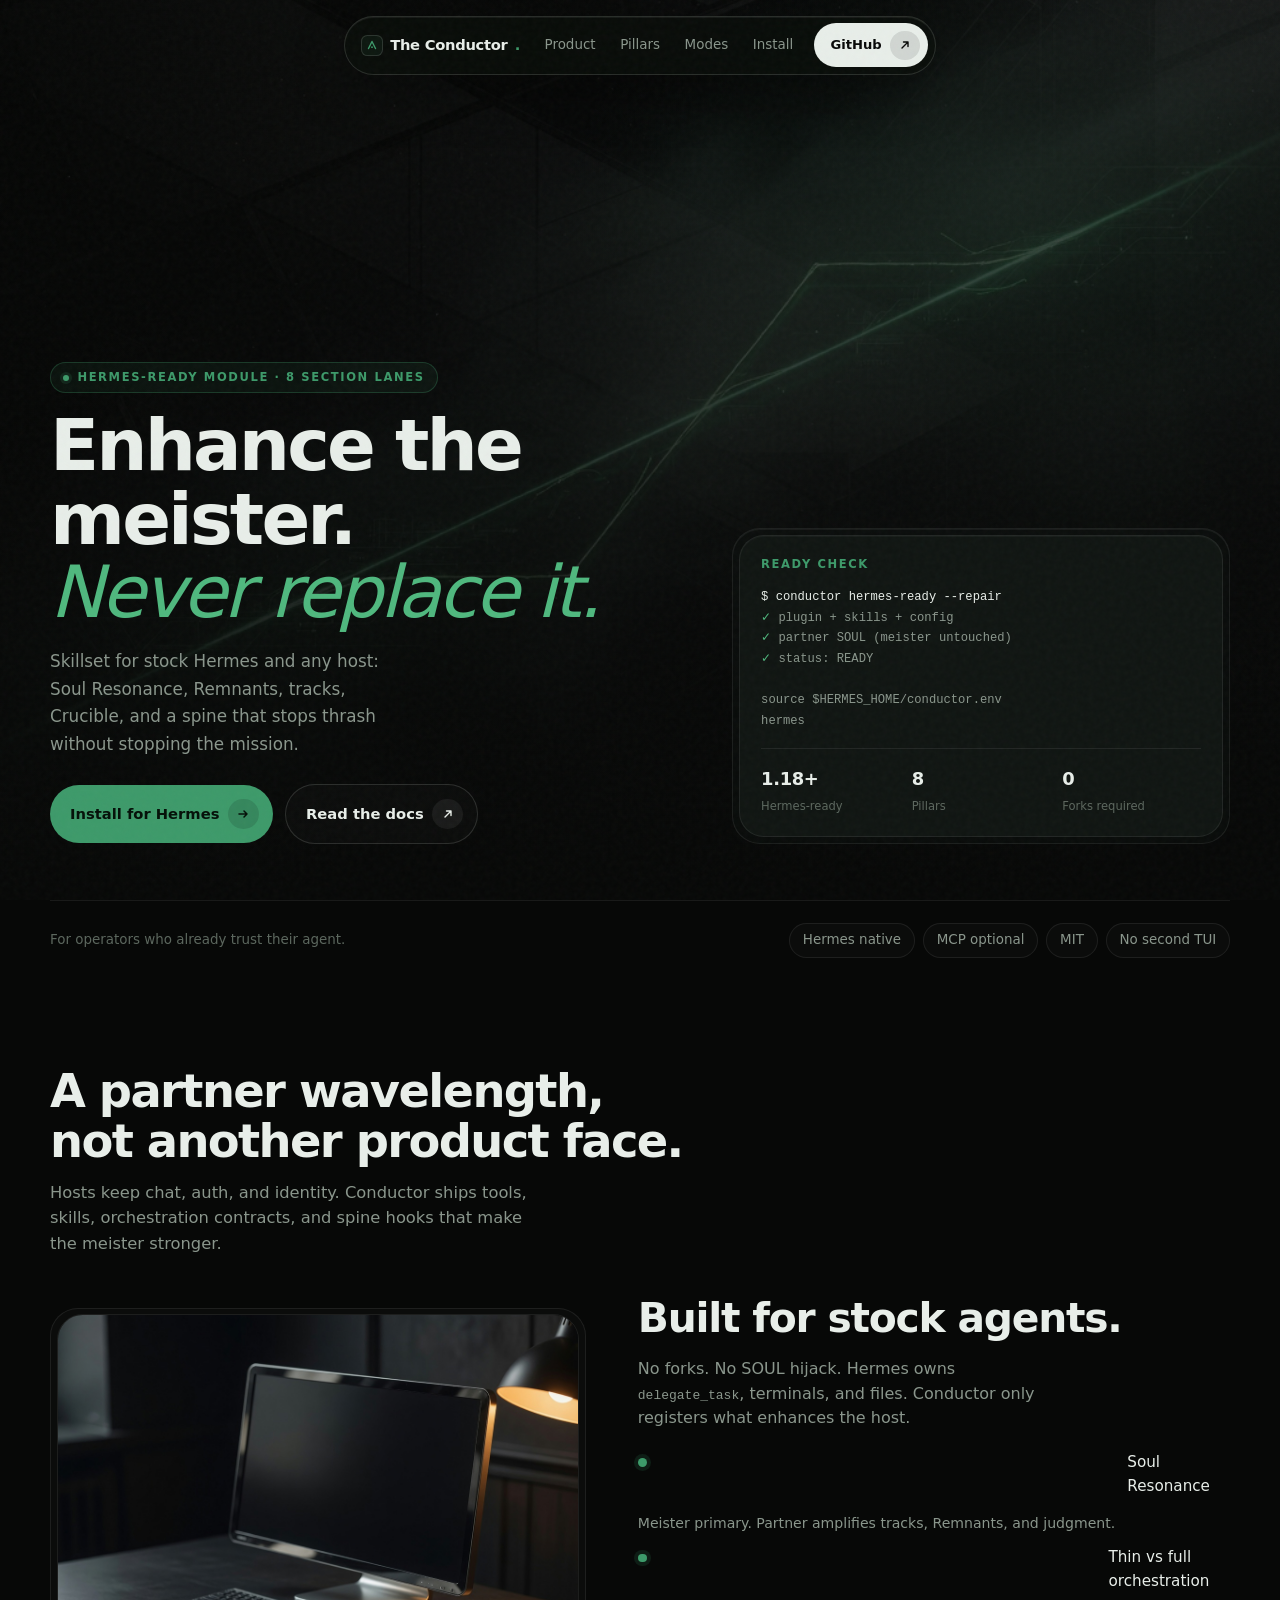
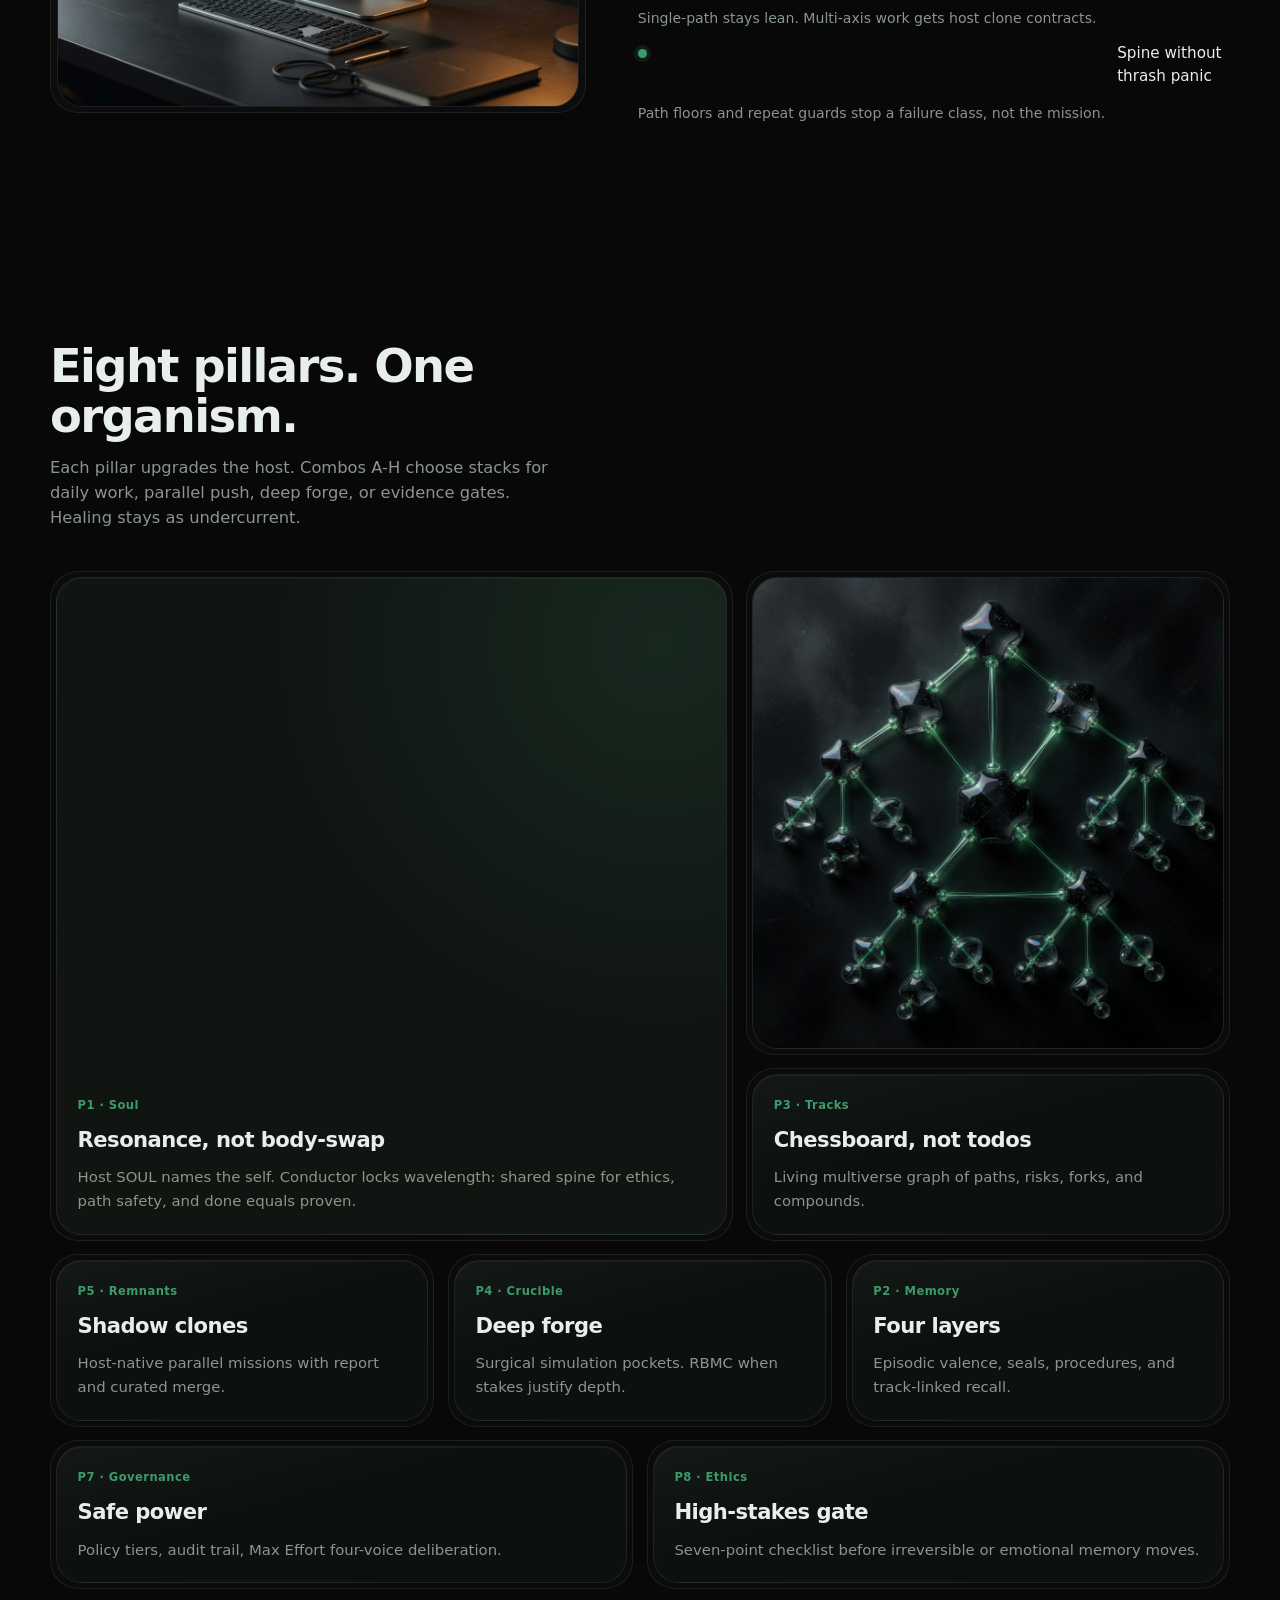
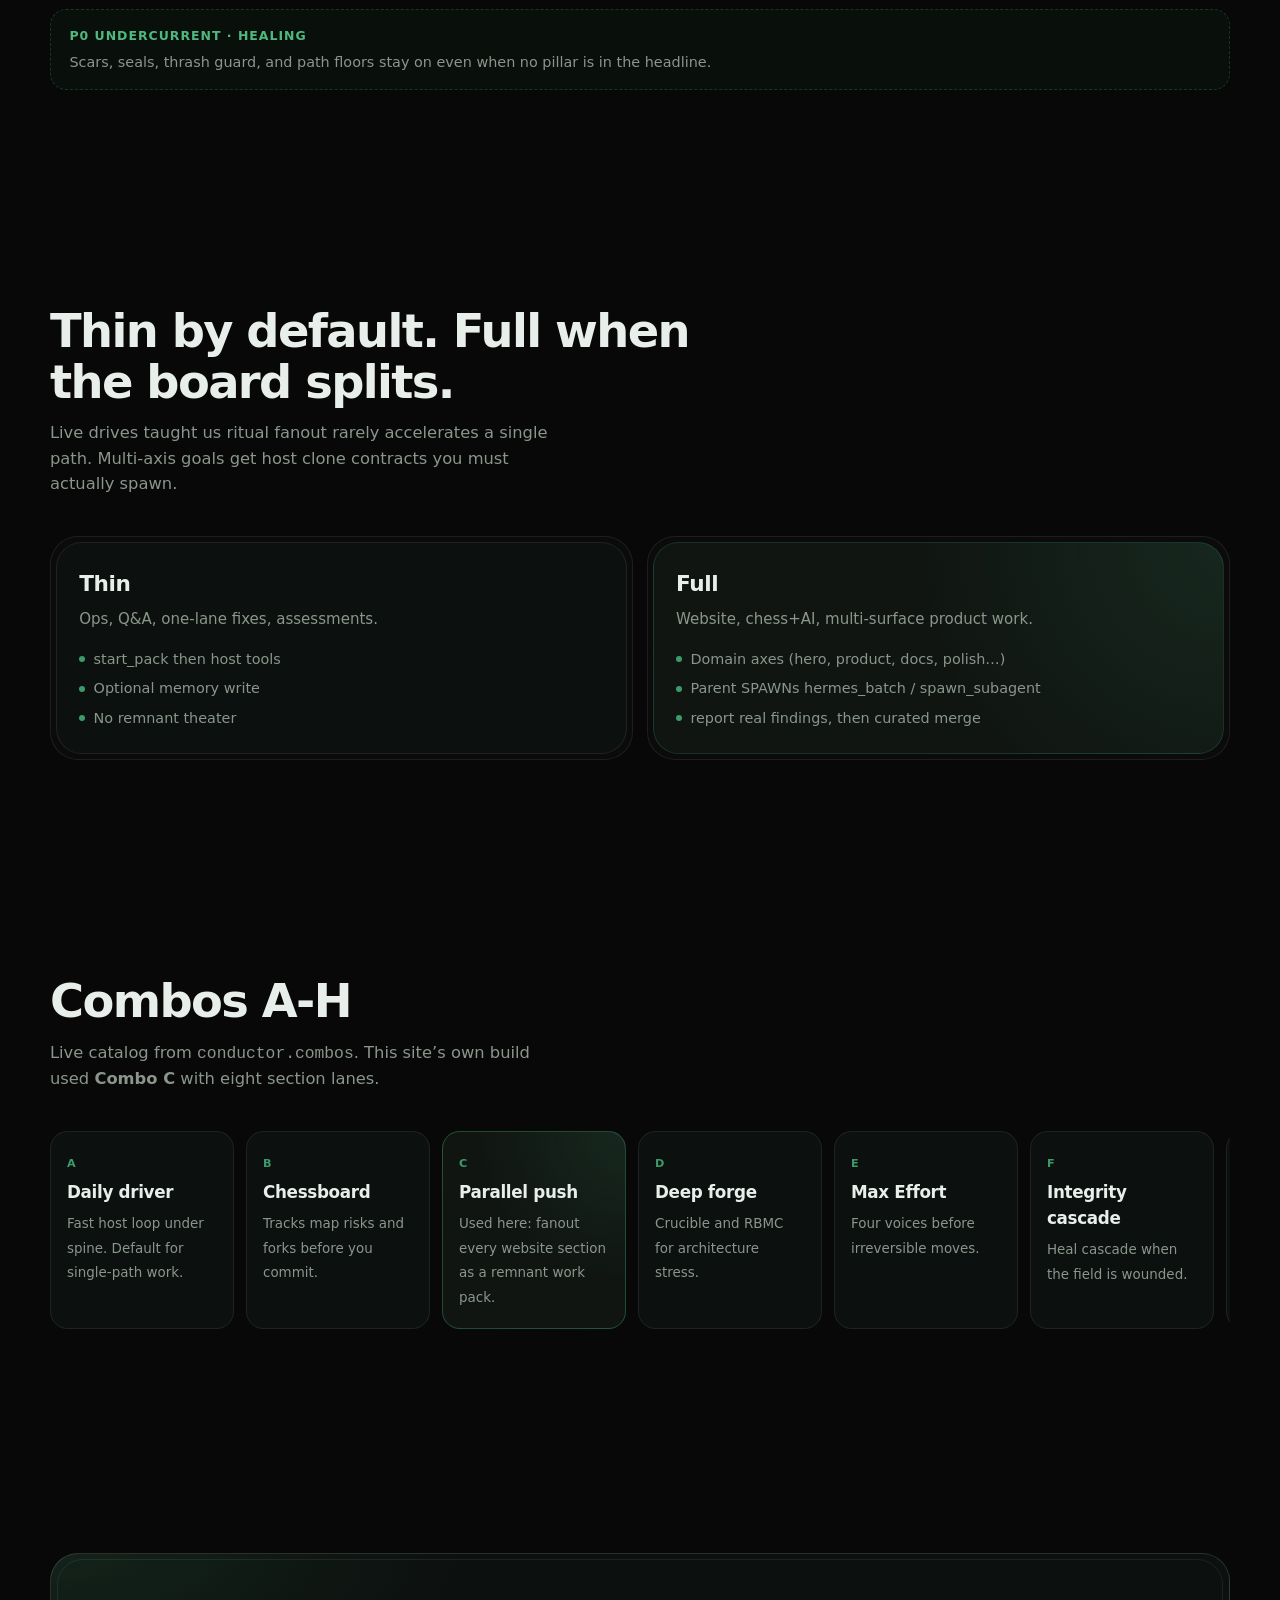
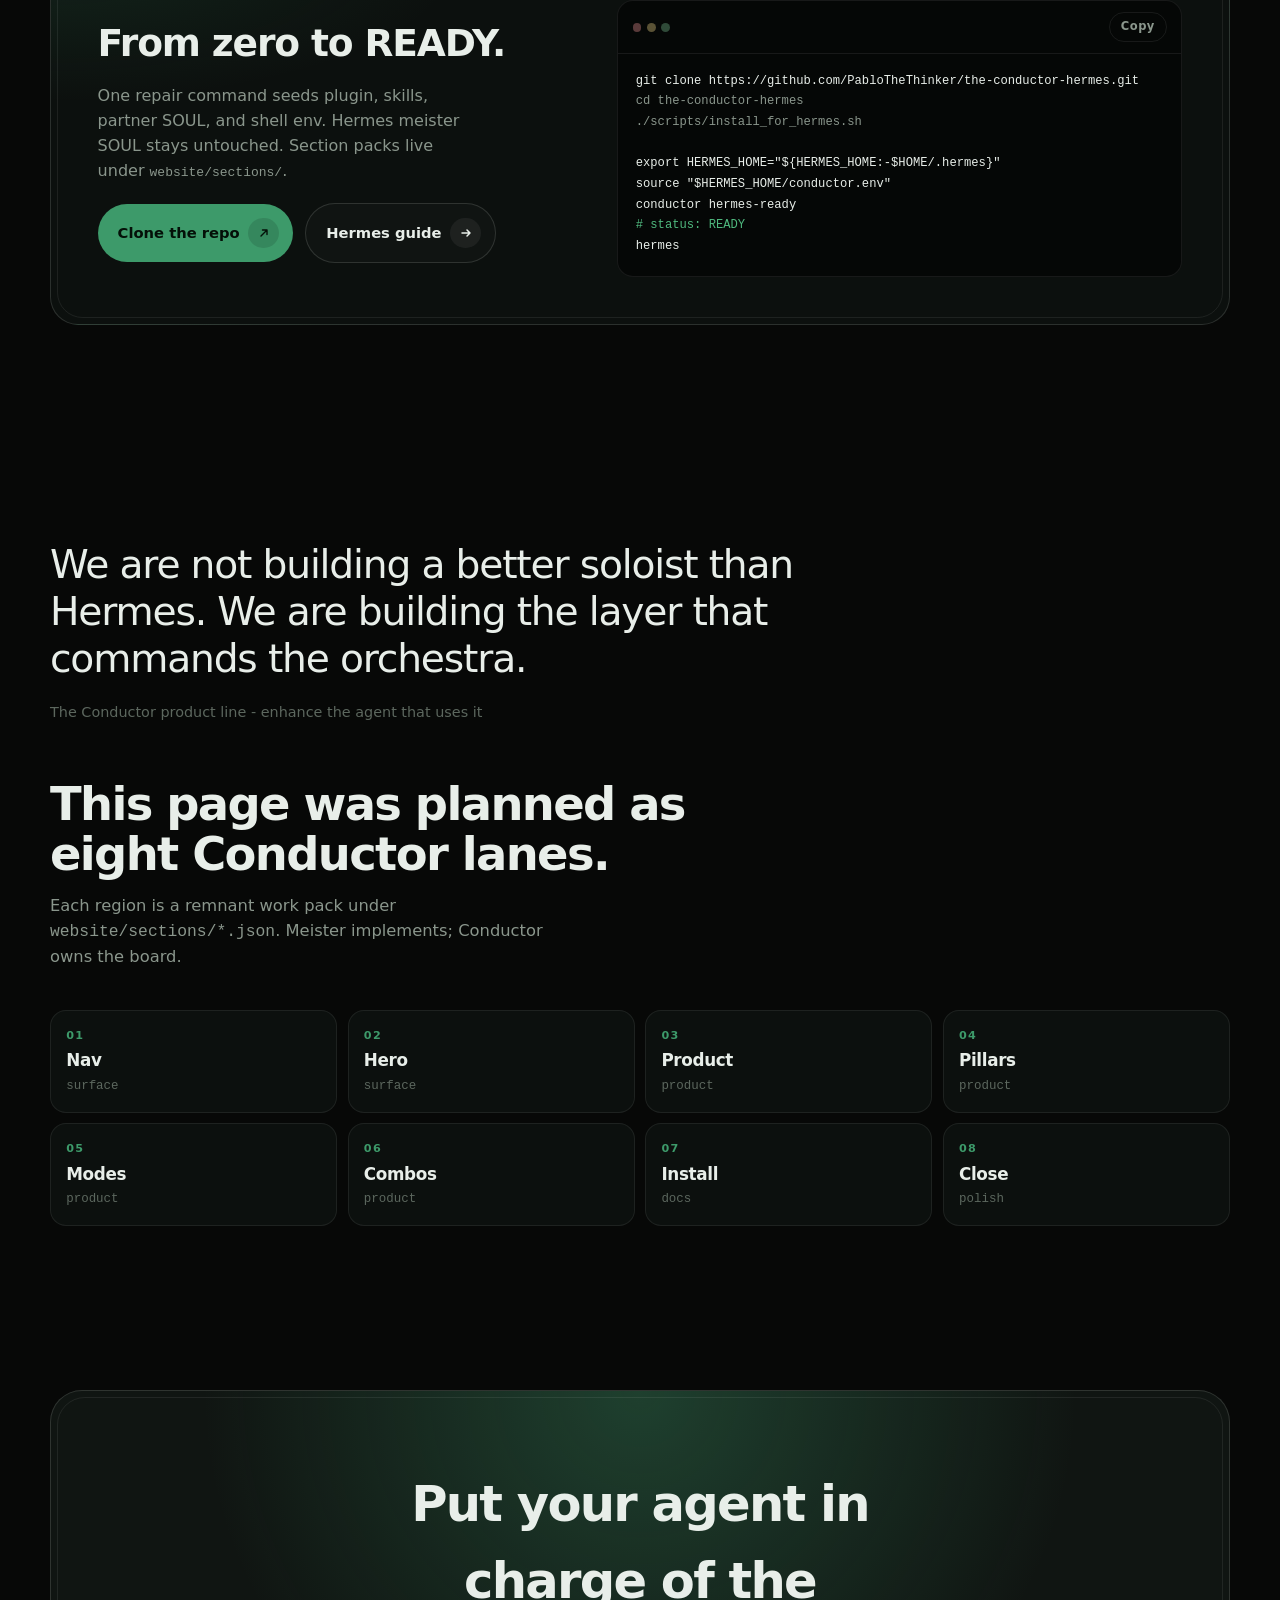
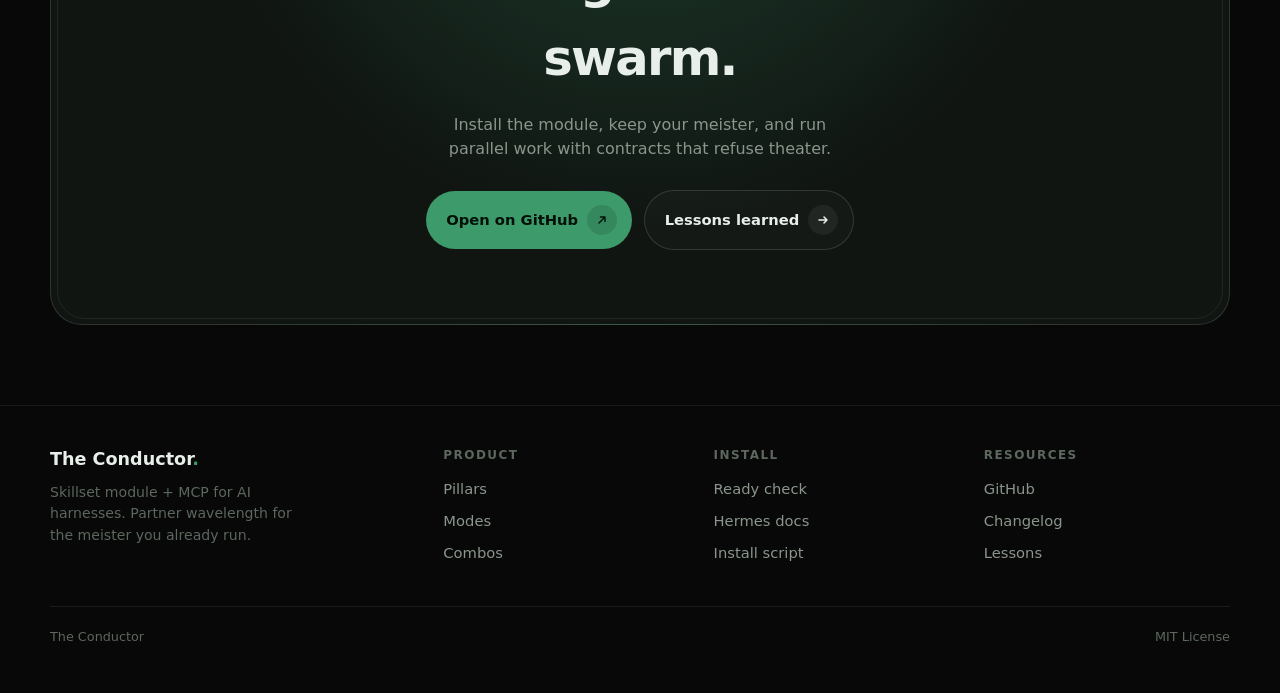
==== commit 4f8c2ebe: "docs: product-first public face — drop personal/business branding Hermes-style module framing: The C" ====
--- a/website/index.html
+++ b/website/index.html
@@ -1416,7 +1416,7 @@
         </div>
       </div>
       <div class="footer-base">
-        <span>Vektra Industries</span>
+        <span>The Conductor</span>
         <span>MIT License</span>
       </div>
     </div>
